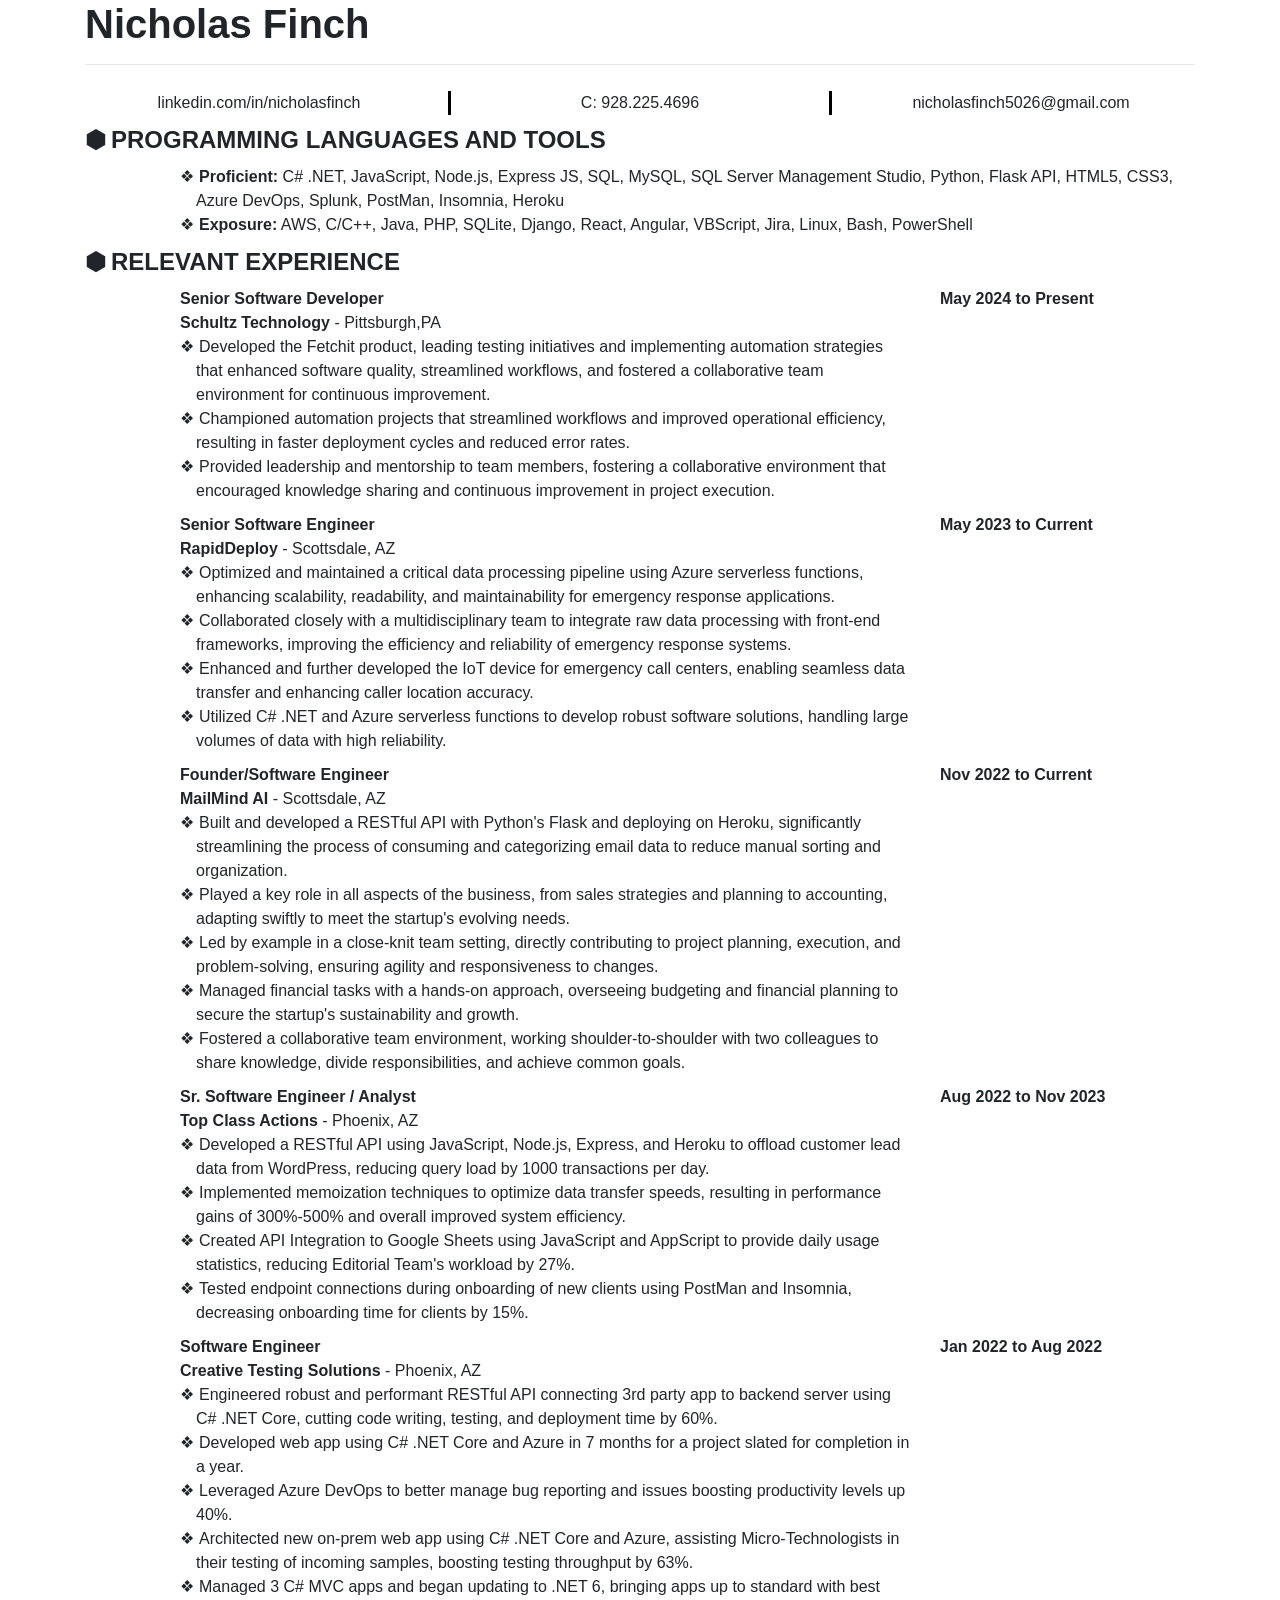
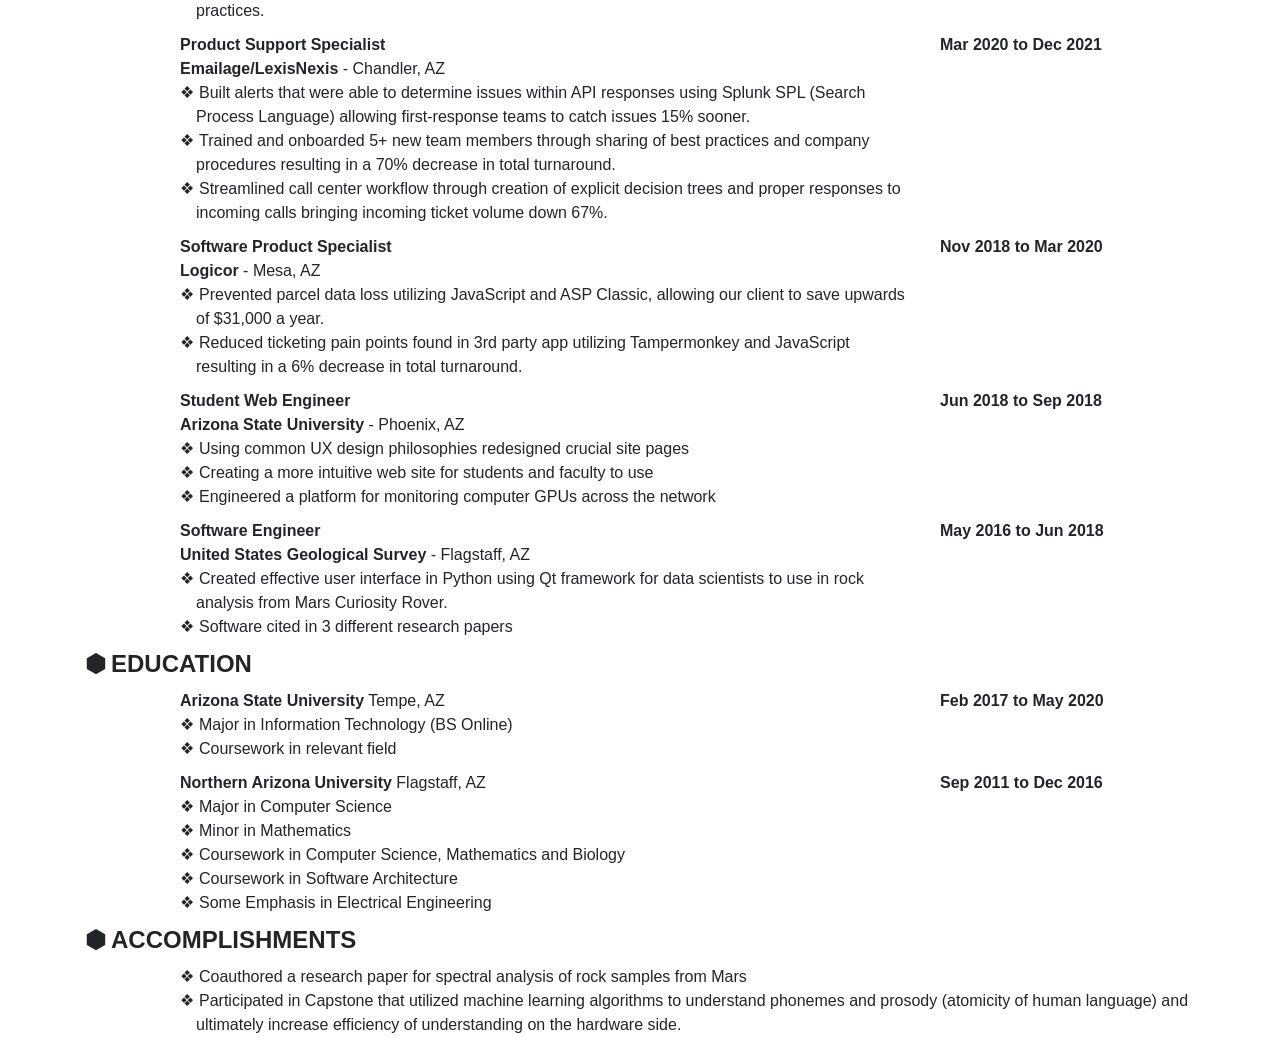
==== index.html @ 1d51e6f1 "Add Senior Software Developer experience and refine existing entries in index.html" ====
<!doctype html>
<html lang="en">

<head>
    <!-- Required meta tags -->
    <meta charset="utf-8">
    <meta name="viewport" content="width=device-width, initial-scale=1, shrink-to-fit=no">

    <!-- Bootstrap CSS -->
    <link rel="stylesheet" href="https://stackpath.bootstrapcdn.com/bootstrap/4.1.3/css/bootstrap.min.css"
        integrity="sha384-MCw98/SFnGE8fJT3GXwEOngsV7Zt27NXFoaoApmYm81iuXoPkFOJwJ8ERdknLPMO" crossorigin="anonymous">
    <link rel="stylesheet" href="https://use.fontawesome.com/releases/v5.2.0/css/all.css"
        integrity="sha384-hWVjflwFxL6sNzntih27bfxkr27PmbbK/iSvJ+a4+0owXq79v+lsFkW54bOGbiDQ" crossorigin="anonymous">
    <title>Koala-fications</title>
    <style>
        .center {
            text-align: center;
        }

        .side-borders {
            border-left: 3px solid black;
            border-right: 3px solid black;
        }

        h1 {
            font-weight: bold;
        }

        h2,
        h3,
        h4,
        h5 {
            font-weight: bold;
            margin-top: 1%;
            margin-bottom: 0%;
        }

        h4:before {
            content: "⬢";
            padding-right: 5px;
        }

        li {
            list-style: none;
            padding-left: 1em;
            text-indent: -1em;
        }

        li:before {
            content: "❖";
            padding-right: 5px;
        }

        .row {
            padding-top: 10px;
        }
    </style>
</head>

<body>
    <div class="container">
        <h1>Nicholas Finch</h1>
        <hr>
        <div class="row">
            <div class="col center">linkedin.com/in/nicholasfinch</div>
            <div class="col side-borders center">C: 928.225.4696</div>
            <div class="col center">nicholasfinch5026@gmail.com</div>
        </div>
        <h4>PROGRAMMING LANGUAGES AND TOOLS</h4>
        <div class="row">
            <div class="col-1"></div>
            <div class="col">
                <li><strong>Proficient:</strong> C# .NET, JavaScript, Node.js, Express JS, SQL, MySQL, SQL Server
                    Management Studio,
                    Python, Flask API, HTML5, CSS3, Azure DevOps, Splunk, PostMan, Insomnia, Heroku</li>
                <li><strong>Exposure:</strong> AWS, C/C++, Java, PHP, SQLite, Django, React, Angular, VBScript, Jira,
                    Linux,
                    Bash, PowerShell</li>
            </div>
        </div>
        <h4>RELEVANT EXPERIENCE</h4>

        <div class="row">
            <div class="col-1"></div>
            <div class="col">
                <strong>Senior Software Developer</strong><br>
                <strong>Schultz Technology</strong> - Pittsburgh,PA
                <li>Developed the Fetchit product, leading testing initiatives and implementing automation strategies
                    that enhanced software quality, streamlined workflows, and fostered a collaborative team environment
                    for continuous improvement.</li>
                <li>Championed automation projects that streamlined workflows and improved operational efficiency,
                    resulting in faster deployment cycles and reduced error rates.</li>
                <li>Provided leadership and mentorship to team members, fostering a collaborative environment that
                    encouraged knowledge sharing and continuous improvement in project execution.</li>

            </div>
            <div class="col-3">
                <strong>May 2024 to Present</strong>
            </div>
        </div>

        <div class="row">
            <div class="col-1"></div>
            <div class="col">
                <strong>Senior Software Engineer</strong><br>
                <strong>RapidDeploy</strong> - Scottsdale, AZ
                <li>Optimized and maintained a critical data processing pipeline using Azure serverless functions,
                    enhancing scalability, readability, and maintainability for emergency response applications.</li>
                <li>Collaborated closely with a multidisciplinary team to integrate raw data processing with front-end
                    frameworks, improving the efficiency and reliability of emergency response systems.</li>
                <li>Enhanced and further developed the IoT device for emergency call centers, enabling seamless data
                    transfer and enhancing caller location accuracy.</li>
                <li>Utilized C# .NET and Azure serverless functions to develop robust software solutions, handling large
                    volumes of data with high reliability.</li>

            </div>
            <div class="col-3">
                <strong>May 2023 to Current</strong>
            </div>
        </div>

        <div class="row">
            <div class="col-1"></div>
            <div class="col">
                <strong>Founder/Software Engineer</strong><br>
                <strong>MailMind AI</strong> - Scottsdale, AZ
                <li>Built and developed a RESTful API with Python's Flask and deploying on Heroku,
                    significantly streamlining the process of consuming and categorizing email data to reduce manual
                    sorting and organization.</li>
                <li>Played a key role in all aspects of the business, from sales strategies and planning to accounting,
                    adapting swiftly to meet the startup's evolving needs.</li>
                <li>Led by example in a close-knit team setting, directly contributing to project planning, execution,
                    and problem-solving, ensuring agility and responsiveness to changes.</li>
                <li>Managed financial tasks with a hands-on approach, overseeing budgeting and financial planning to
                    secure the startup's sustainability and growth.</li>
                <li>Fostered a collaborative team environment, working shoulder-to-shoulder with two colleagues to share
                    knowledge, divide responsibilities, and achieve common goals.</li>

            </div>
            <div class="col-3">
                <strong>Nov 2022 to Current</strong>
            </div>
        </div>

        <div class="row">
            <div class="col-1"></div>
            <div class="col">
                <strong>Sr. Software Engineer / Analyst</strong><br>
                <strong>Top Class Actions</strong> - Phoenix, AZ
                <li>Developed a RESTful API using JavaScript, Node.js, Express, and Heroku to offload customer lead data from WordPress, reducing query load by 1000 transactions per day.</li>
                <li>Implemented memoization techniques to optimize data transfer speeds, resulting in performance gains of 300%-500% and overall improved system efficiency.</li>
                <li>Created API Integration to Google Sheets using JavaScript and AppScript to provide daily usage statistics, reducing Editorial Team's workload by 27%.</li>
                <li>Tested endpoint connections during onboarding of new clients using PostMan and Insomnia, decreasing onboarding time for clients by 15%.</li>            </div>
            <div class="col-3">
                <strong>Aug 2022 to Nov 2023</strong>
            </div>
        </div>

        <div class="row">
            <div class="col-1"></div>
            <div class="col">
                <strong>Software Engineer</strong><br>
                <strong>Creative Testing Solutions</strong> - Phoenix, AZ
                <li>Engineered robust and performant RESTful API connecting 3rd party app to backend server using C#
                    .NET Core, cutting code writing, testing, and deployment time by 60%.</li>
                <li>Developed web app using C# .NET Core and Azure in 7 months for a project slated for completion in a
                    year.</li>
                <li>Leveraged Azure DevOps to better manage bug reporting and issues boosting productivity levels up
                    40%.</li>
                <li>Architected new on-prem web app using C# .NET Core and Azure, assisting Micro-Technologists in their
                    testing of incoming samples, boosting testing throughput by 63%.</li>
                <li>Managed 3 C# MVC apps and began updating to .NET 6, bringing apps up to standard with best
                    practices. </li>

            </div>
            <div class="col-3">
                <strong>Jan 2022 to Aug 2022</strong>
            </div>
        </div>

        <div class="row">
            <div class="col-1"></div>
            <div class="col">
                <strong>Product Support Specialist</strong><br>
                <strong>Emailage/LexisNexis</strong> - Chandler, AZ
                <li>Built alerts that were able to determine issues within API responses using Splunk SPL (Search
                    Process Language) allowing first-response teams to catch issues 15% sooner.</li>
                <li>Trained and onboarded 5+ new team members through sharing of best practices and company procedures
                    resulting in a 70% decrease in total turnaround.</li>
                <li>Streamlined call center workflow through creation of explicit decision trees and proper responses to
                    incoming calls bringing incoming ticket volume down 67%. </li>
            </div>
            <div class="col-3">
                <strong>Mar 2020 to Dec 2021</strong>
            </div>

        </div>

        <div class="row">
            <div class="col-1"></div>
            <div class="col">
                <strong>Software Product Specialist</strong><br>
                <strong>Logicor</strong> - Mesa, AZ
                <li>Prevented parcel data loss utilizing JavaScript and ASP Classic, allowing our client to save
                    upwards of $31,000 a year.</li>
                <li>Reduced ticketing pain points found in 3rd party app utilizing Tampermonkey and JavaScript
                    resulting in a 6% decrease in total turnaround.</li>
            </div>
            <div class="col-3">
                <strong>Nov 2018 to Mar 2020</strong>
            </div>
        </div>

        <div class="row">
            <div class="col-1"></div>
            <div class="col">
                <strong>Student Web Engineer</strong><br>
                <strong>Arizona State University</strong> - Phoenix, AZ
                <li>Using common UX design philosophies redesigned crucial site pages</li>
                <li>Creating a more intuitive web site for students and faculty to use</li>
                <li>Engineered a platform for monitoring computer GPUs across the network</li>
            </div>
            <div class="col-3">
                <strong>Jun 2018 to Sep 2018</strong>
            </div>
        </div>

        <div class="row">
            <div class="col-1"></div>
            <div class="col">
                <strong>Software Engineer</strong><br>
                <strong>United States Geological Survey</strong> - Flagstaff, AZ
                <li>Created effective user interface in Python using Qt framework for data scientists to use in rock
                    analysis from Mars Curiosity Rover.
                </li>
                <li>Software cited in 3 different research papers</li>
            </div>
            <div class="col-3">
                <strong>May 2016 to Jun 2018</strong>
            </div>
        </div>

        <h4>EDUCATION</h4>
        <div class="row">
            <div class="col-1"></div>
            <div class="col">
                <strong>Arizona State University</strong> Tempe, AZ<br>
                <li>Major in Information Technology (BS Online)</li>
                <li>Coursework in relevant field</li>
            </div>
            <div class="col-3">
                <strong>Feb 2017 to May 2020</strong>
            </div>
        </div>

        <div class="row">
            <div class="col-1"></div>
            <div class="col">
                <strong>Northern Arizona University </strong> Flagstaff, AZ<br>
                <li>Major in Computer Science</li>
                <li>Minor in Mathematics</li>
                <li>Coursework in Computer Science, Mathematics and Biology</li>
                <li>Coursework in Software Architecture</li>
                <li>Some Emphasis in Electrical Engineering</li>
            </div>
            <div class="col-3">
                <strong>Sep 2011 to Dec 2016</strong>
            </div>
        </div>

        <h4>ACCOMPLISHMENTS</h4>
        <div class="row">
            <div class="col-1"></div>
            <div class="col">
                <li>Coauthored a research paper for spectral analysis of rock samples from Mars</li>
                <li>Participated in Capstone that utilized machine learning algorithms to understand phonemes and
                    prosody (atomicity of human language) and ultimately increase efficiency of understanding on the
                    hardware side.
                </li>
            </div>
        </div>
    </div>
</body>

</html>
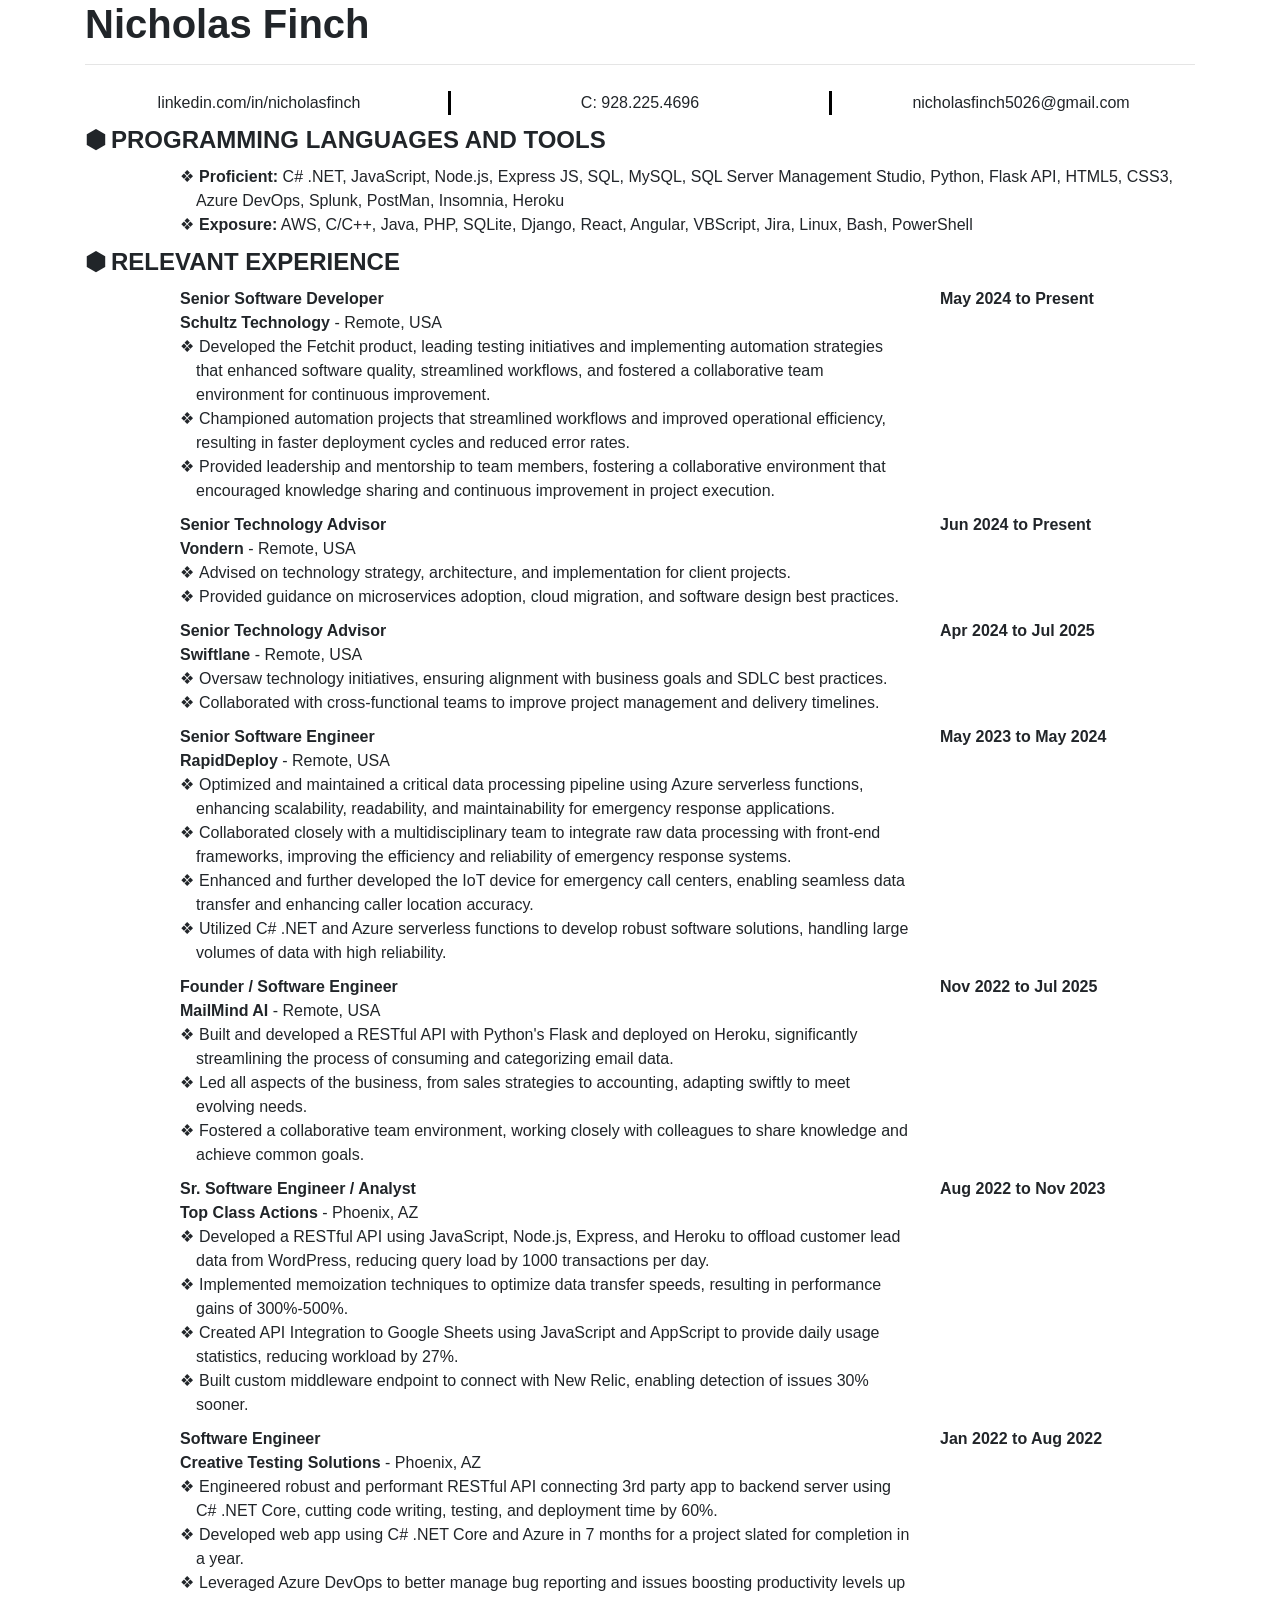
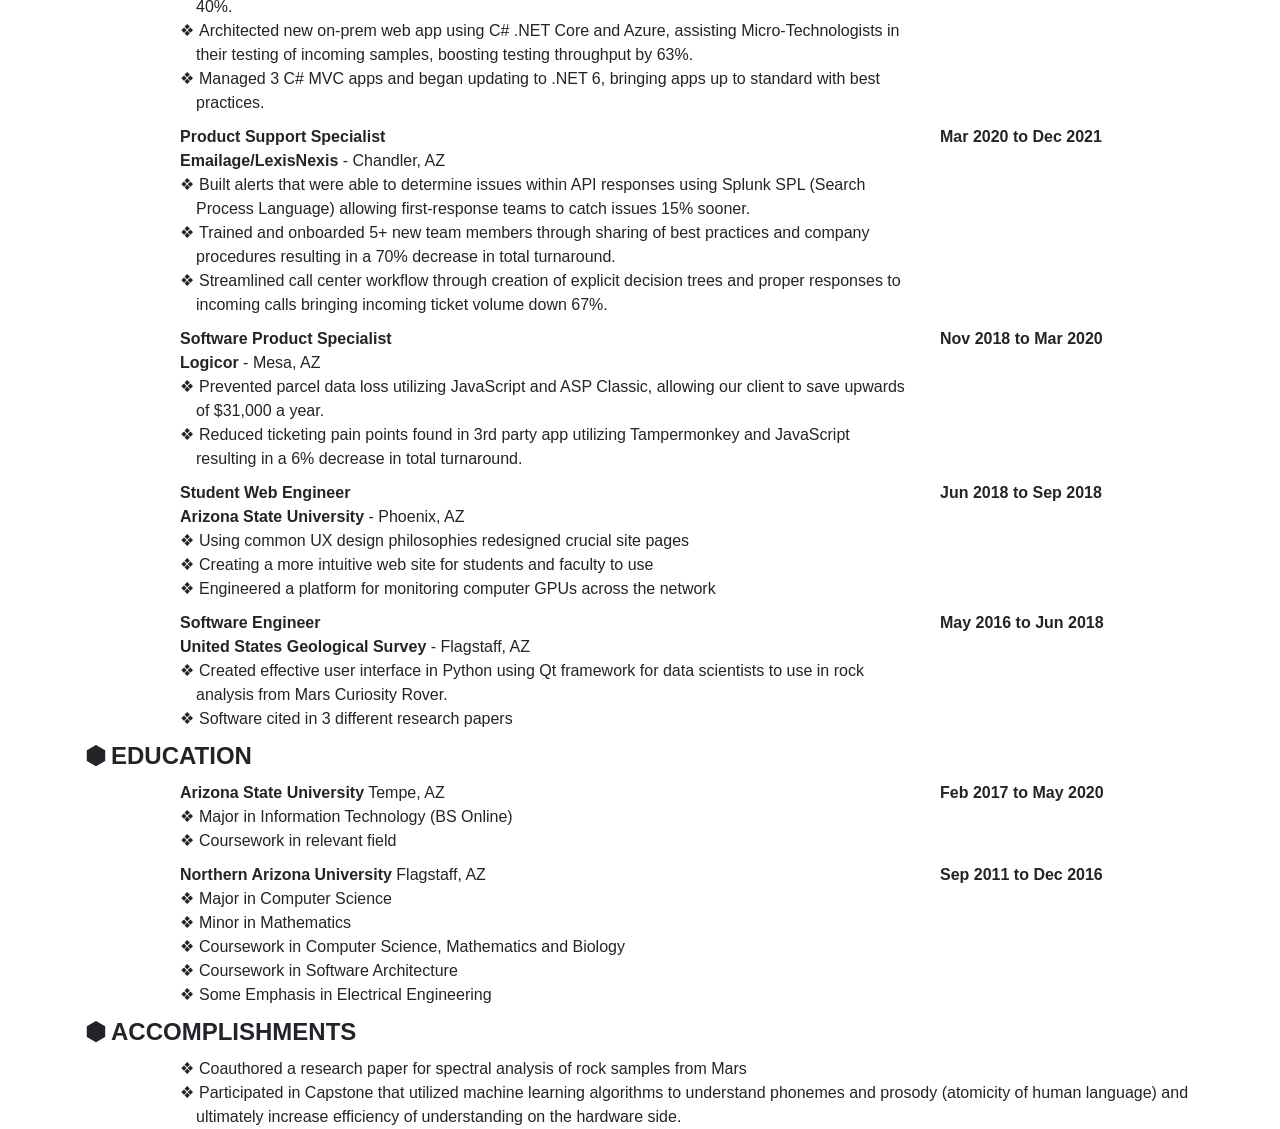
==== commit a55c72f2: "Update job experience section in index.html to reflect remote work locations and add new roles" ====
--- a/index.html
+++ b/index.html
@@ -84,7 +84,7 @@
             <div class="col-1"></div>
             <div class="col">
                 <strong>Senior Software Developer</strong><br>
-                <strong>Schultz Technology</strong> - Pittsburgh,PA
+                <strong>Schultz Technology</strong> - Remote, USA
                 <li>Developed the Fetchit product, leading testing initiatives and implementing automation strategies
                     that enhanced software quality, streamlined workflows, and fostered a collaborative team environment
                     for continuous improvement.</li>
@@ -92,7 +92,6 @@
                     resulting in faster deployment cycles and reduced error rates.</li>
                 <li>Provided leadership and mentorship to team members, fostering a collaborative environment that
                     encouraged knowledge sharing and continuous improvement in project execution.</li>
-
             </div>
             <div class="col-3">
                 <strong>May 2024 to Present</strong>
@@ -102,8 +101,34 @@
         <div class="row">
             <div class="col-1"></div>
             <div class="col">
+                <strong>Senior Technology Advisor</strong><br>
+                <strong>Vondern</strong> - Remote, USA
+                <li>Advised on technology strategy, architecture, and implementation for client projects.</li>
+                <li>Provided guidance on microservices adoption, cloud migration, and software design best practices.</li>
+            </div>
+            <div class="col-3">
+                <strong>Jun 2024 to Present</strong>
+            </div>
+        </div>
+
+        <div class="row">
+            <div class="col-1"></div>
+            <div class="col">
+                <strong>Senior Technology Advisor</strong><br>
+                <strong>Swiftlane</strong> - Remote, USA
+                <li>Oversaw technology initiatives, ensuring alignment with business goals and SDLC best practices.</li>
+                <li>Collaborated with cross-functional teams to improve project management and delivery timelines.</li>
+            </div>
+            <div class="col-3">
+                <strong>Apr 2024 to Jul 2025</strong>
+            </div>
+        </div>
+
+        <div class="row">
+            <div class="col-1"></div>
+            <div class="col">
                 <strong>Senior Software Engineer</strong><br>
-                <strong>RapidDeploy</strong> - Scottsdale, AZ
+                <strong>RapidDeploy</strong> - Remote, USA
                 <li>Optimized and maintained a critical data processing pipeline using Azure serverless functions,
                     enhancing scalability, readability, and maintainability for emergency response applications.</li>
                 <li>Collaborated closely with a multidisciplinary team to integrate raw data processing with front-end
@@ -112,33 +137,26 @@
                     transfer and enhancing caller location accuracy.</li>
                 <li>Utilized C# .NET and Azure serverless functions to develop robust software solutions, handling large
                     volumes of data with high reliability.</li>
-
-            </div>
-            <div class="col-3">
-                <strong>May 2023 to Current</strong>
-            </div>
-        </div>
-
-        <div class="row">
-            <div class="col-1"></div>
-            <div class="col">
-                <strong>Founder/Software Engineer</strong><br>
-                <strong>MailMind AI</strong> - Scottsdale, AZ
-                <li>Built and developed a RESTful API with Python's Flask and deploying on Heroku,
-                    significantly streamlining the process of consuming and categorizing email data to reduce manual
-                    sorting and organization.</li>
-                <li>Played a key role in all aspects of the business, from sales strategies and planning to accounting,
-                    adapting swiftly to meet the startup's evolving needs.</li>
-                <li>Led by example in a close-knit team setting, directly contributing to project planning, execution,
-                    and problem-solving, ensuring agility and responsiveness to changes.</li>
-                <li>Managed financial tasks with a hands-on approach, overseeing budgeting and financial planning to
-                    secure the startup's sustainability and growth.</li>
-                <li>Fostered a collaborative team environment, working shoulder-to-shoulder with two colleagues to share
-                    knowledge, divide responsibilities, and achieve common goals.</li>
-
-            </div>
-            <div class="col-3">
-                <strong>Nov 2022 to Current</strong>
+            </div>
+            <div class="col-3">
+                <strong>May 2023 to May 2024</strong>
+            </div>
+        </div>
+
+        <div class="row">
+            <div class="col-1"></div>
+            <div class="col">
+                <strong>Founder / Software Engineer</strong><br>
+                <strong>MailMind AI</strong> - Remote, USA
+                <li>Built and developed a RESTful API with Python's Flask and deployed on Heroku,
+                    significantly streamlining the process of consuming and categorizing email data.</li>
+                <li>Led all aspects of the business, from sales strategies to accounting, adapting swiftly to meet
+                    evolving needs.</li>
+                <li>Fostered a collaborative team environment, working closely with colleagues to share knowledge and
+                    achieve common goals.</li>
+            </div>
+            <div class="col-3">
+                <strong>Nov 2022 to Jul 2025</strong>
             </div>
         </div>
 
@@ -147,10 +165,14 @@
             <div class="col">
                 <strong>Sr. Software Engineer / Analyst</strong><br>
                 <strong>Top Class Actions</strong> - Phoenix, AZ
-                <li>Developed a RESTful API using JavaScript, Node.js, Express, and Heroku to offload customer lead data from WordPress, reducing query load by 1000 transactions per day.</li>
-                <li>Implemented memoization techniques to optimize data transfer speeds, resulting in performance gains of 300%-500% and overall improved system efficiency.</li>
-                <li>Created API Integration to Google Sheets using JavaScript and AppScript to provide daily usage statistics, reducing Editorial Team's workload by 27%.</li>
-                <li>Tested endpoint connections during onboarding of new clients using PostMan and Insomnia, decreasing onboarding time for clients by 15%.</li>            </div>
+                <li>Developed a RESTful API using JavaScript, Node.js, Express, and Heroku to offload customer lead data
+                    from WordPress, reducing query load by 1000 transactions per day.</li>
+                <li>Implemented memoization techniques to optimize data transfer speeds, resulting in performance gains
+                    of 300%-500%.</li>
+                <li>Created API Integration to Google Sheets using JavaScript and AppScript to provide daily usage
+                    statistics, reducing workload by 27%.</li>
+                <li>Built custom middleware endpoint to connect with New Relic, enabling detection of issues 30% sooner.</li>
+            </div>
             <div class="col-3">
                 <strong>Aug 2022 to Nov 2023</strong>
             </div>
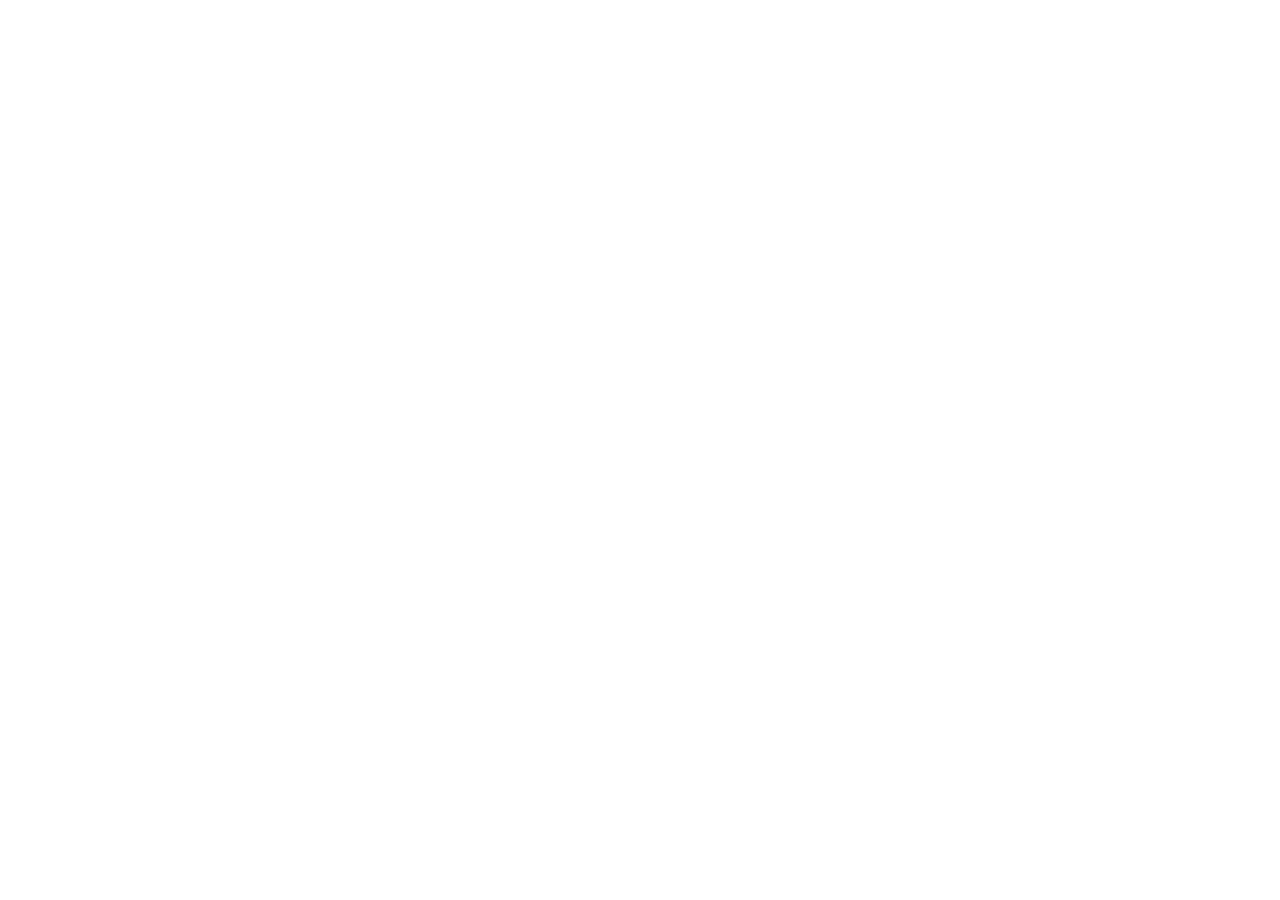
==== commit a6133a48: "Replace sample pages with MyResume and update layout Removed Counter and Weather sample pages and th" ====
--- a/index.html
+++ b/index.html
@@ -11,297 +11,5 @@
         integrity="sha384-MCw98/SFnGE8fJT3GXwEOngsV7Zt27NXFoaoApmYm81iuXoPkFOJwJ8ERdknLPMO" crossorigin="anonymous">
     <link rel="stylesheet" href="https://use.fontawesome.com/releases/v5.2.0/css/all.css"
         integrity="sha384-hWVjflwFxL6sNzntih27bfxkr27PmbbK/iSvJ+a4+0owXq79v+lsFkW54bOGbiDQ" crossorigin="anonymous">
-    <title>Koala-fications</title>
-    <style>
-        .center {
-            text-align: center;
-        }
-
-        .side-borders {
-            border-left: 3px solid black;
-            border-right: 3px solid black;
-        }
-
-        h1 {
-            font-weight: bold;
-        }
-
-        h2,
-        h3,
-        h4,
-        h5 {
-            font-weight: bold;
-            margin-top: 1%;
-            margin-bottom: 0%;
-        }
-
-        h4:before {
-            content: "⬢";
-            padding-right: 5px;
-        }
-
-        li {
-            list-style: none;
-            padding-left: 1em;
-            text-indent: -1em;
-        }
-
-        li:before {
-            content: "❖";
-            padding-right: 5px;
-        }
-
-        .row {
-            padding-top: 10px;
-        }
-    </style>
-</head>
-
-<body>
-    <div class="container">
-        <h1>Nicholas Finch</h1>
-        <hr>
-        <div class="row">
-            <div class="col center">linkedin.com/in/nicholasfinch</div>
-            <div class="col side-borders center">C: 928.225.4696</div>
-            <div class="col center">nicholasfinch5026@gmail.com</div>
-        </div>
-        <h4>PROGRAMMING LANGUAGES AND TOOLS</h4>
-        <div class="row">
-            <div class="col-1"></div>
-            <div class="col">
-                <li><strong>Proficient:</strong> C# .NET, JavaScript, Node.js, Express JS, SQL, MySQL, SQL Server
-                    Management Studio,
-                    Python, Flask API, HTML5, CSS3, Azure DevOps, Splunk, PostMan, Insomnia, Heroku</li>
-                <li><strong>Exposure:</strong> AWS, C/C++, Java, PHP, SQLite, Django, React, Angular, VBScript, Jira,
-                    Linux,
-                    Bash, PowerShell</li>
-            </div>
-        </div>
-        <h4>RELEVANT EXPERIENCE</h4>
-
-        <div class="row">
-            <div class="col-1"></div>
-            <div class="col">
-                <strong>Senior Software Developer</strong><br>
-                <strong>Schultz Technology</strong> - Remote, USA
-                <li>Developed the Fetchit product, leading testing initiatives and implementing automation strategies
-                    that enhanced software quality, streamlined workflows, and fostered a collaborative team environment
-                    for continuous improvement.</li>
-                <li>Championed automation projects that streamlined workflows and improved operational efficiency,
-                    resulting in faster deployment cycles and reduced error rates.</li>
-                <li>Provided leadership and mentorship to team members, fostering a collaborative environment that
-                    encouraged knowledge sharing and continuous improvement in project execution.</li>
-            </div>
-            <div class="col-3">
-                <strong>May 2024 to Present</strong>
-            </div>
-        </div>
-
-        <div class="row">
-            <div class="col-1"></div>
-            <div class="col">
-                <strong>Senior Technology Advisor</strong><br>
-                <strong>Vondern</strong> - Remote, USA
-                <li>Advised on technology strategy, architecture, and implementation for client projects.</li>
-                <li>Provided guidance on microservices adoption, cloud migration, and software design best practices.</li>
-            </div>
-            <div class="col-3">
-                <strong>Jun 2024 to Present</strong>
-            </div>
-        </div>
-
-        <div class="row">
-            <div class="col-1"></div>
-            <div class="col">
-                <strong>Senior Technology Advisor</strong><br>
-                <strong>Swiftlane</strong> - Remote, USA
-                <li>Oversaw technology initiatives, ensuring alignment with business goals and SDLC best practices.</li>
-                <li>Collaborated with cross-functional teams to improve project management and delivery timelines.</li>
-            </div>
-            <div class="col-3">
-                <strong>Apr 2024 to Jul 2025</strong>
-            </div>
-        </div>
-
-        <div class="row">
-            <div class="col-1"></div>
-            <div class="col">
-                <strong>Senior Software Engineer</strong><br>
-                <strong>RapidDeploy</strong> - Remote, USA
-                <li>Optimized and maintained a critical data processing pipeline using Azure serverless functions,
-                    enhancing scalability, readability, and maintainability for emergency response applications.</li>
-                <li>Collaborated closely with a multidisciplinary team to integrate raw data processing with front-end
-                    frameworks, improving the efficiency and reliability of emergency response systems.</li>
-                <li>Enhanced and further developed the IoT device for emergency call centers, enabling seamless data
-                    transfer and enhancing caller location accuracy.</li>
-                <li>Utilized C# .NET and Azure serverless functions to develop robust software solutions, handling large
-                    volumes of data with high reliability.</li>
-            </div>
-            <div class="col-3">
-                <strong>May 2023 to May 2024</strong>
-            </div>
-        </div>
-
-        <div class="row">
-            <div class="col-1"></div>
-            <div class="col">
-                <strong>Founder / Software Engineer</strong><br>
-                <strong>MailMind AI</strong> - Remote, USA
-                <li>Built and developed a RESTful API with Python's Flask and deployed on Heroku,
-                    significantly streamlining the process of consuming and categorizing email data.</li>
-                <li>Led all aspects of the business, from sales strategies to accounting, adapting swiftly to meet
-                    evolving needs.</li>
-                <li>Fostered a collaborative team environment, working closely with colleagues to share knowledge and
-                    achieve common goals.</li>
-            </div>
-            <div class="col-3">
-                <strong>Nov 2022 to Jul 2025</strong>
-            </div>
-        </div>
-
-        <div class="row">
-            <div class="col-1"></div>
-            <div class="col">
-                <strong>Sr. Software Engineer / Analyst</strong><br>
-                <strong>Top Class Actions</strong> - Phoenix, AZ
-                <li>Developed a RESTful API using JavaScript, Node.js, Express, and Heroku to offload customer lead data
-                    from WordPress, reducing query load by 1000 transactions per day.</li>
-                <li>Implemented memoization techniques to optimize data transfer speeds, resulting in performance gains
-                    of 300%-500%.</li>
-                <li>Created API Integration to Google Sheets using JavaScript and AppScript to provide daily usage
-                    statistics, reducing workload by 27%.</li>
-                <li>Built custom middleware endpoint to connect with New Relic, enabling detection of issues 30% sooner.</li>
-            </div>
-            <div class="col-3">
-                <strong>Aug 2022 to Nov 2023</strong>
-            </div>
-        </div>
-
-        <div class="row">
-            <div class="col-1"></div>
-            <div class="col">
-                <strong>Software Engineer</strong><br>
-                <strong>Creative Testing Solutions</strong> - Phoenix, AZ
-                <li>Engineered robust and performant RESTful API connecting 3rd party app to backend server using C#
-                    .NET Core, cutting code writing, testing, and deployment time by 60%.</li>
-                <li>Developed web app using C# .NET Core and Azure in 7 months for a project slated for completion in a
-                    year.</li>
-                <li>Leveraged Azure DevOps to better manage bug reporting and issues boosting productivity levels up
-                    40%.</li>
-                <li>Architected new on-prem web app using C# .NET Core and Azure, assisting Micro-Technologists in their
-                    testing of incoming samples, boosting testing throughput by 63%.</li>
-                <li>Managed 3 C# MVC apps and began updating to .NET 6, bringing apps up to standard with best
-                    practices. </li>
-
-            </div>
-            <div class="col-3">
-                <strong>Jan 2022 to Aug 2022</strong>
-            </div>
-        </div>
-
-        <div class="row">
-            <div class="col-1"></div>
-            <div class="col">
-                <strong>Product Support Specialist</strong><br>
-                <strong>Emailage/LexisNexis</strong> - Chandler, AZ
-                <li>Built alerts that were able to determine issues within API responses using Splunk SPL (Search
-                    Process Language) allowing first-response teams to catch issues 15% sooner.</li>
-                <li>Trained and onboarded 5+ new team members through sharing of best practices and company procedures
-                    resulting in a 70% decrease in total turnaround.</li>
-                <li>Streamlined call center workflow through creation of explicit decision trees and proper responses to
-                    incoming calls bringing incoming ticket volume down 67%. </li>
-            </div>
-            <div class="col-3">
-                <strong>Mar 2020 to Dec 2021</strong>
-            </div>
-
-        </div>
-
-        <div class="row">
-            <div class="col-1"></div>
-            <div class="col">
-                <strong>Software Product Specialist</strong><br>
-                <strong>Logicor</strong> - Mesa, AZ
-                <li>Prevented parcel data loss utilizing JavaScript and ASP Classic, allowing our client to save
-                    upwards of $31,000 a year.</li>
-                <li>Reduced ticketing pain points found in 3rd party app utilizing Tampermonkey and JavaScript
-                    resulting in a 6% decrease in total turnaround.</li>
-            </div>
-            <div class="col-3">
-                <strong>Nov 2018 to Mar 2020</strong>
-            </div>
-        </div>
-
-        <div class="row">
-            <div class="col-1"></div>
-            <div class="col">
-                <strong>Student Web Engineer</strong><br>
-                <strong>Arizona State University</strong> - Phoenix, AZ
-                <li>Using common UX design philosophies redesigned crucial site pages</li>
-                <li>Creating a more intuitive web site for students and faculty to use</li>
-                <li>Engineered a platform for monitoring computer GPUs across the network</li>
-            </div>
-            <div class="col-3">
-                <strong>Jun 2018 to Sep 2018</strong>
-            </div>
-        </div>
-
-        <div class="row">
-            <div class="col-1"></div>
-            <div class="col">
-                <strong>Software Engineer</strong><br>
-                <strong>United States Geological Survey</strong> - Flagstaff, AZ
-                <li>Created effective user interface in Python using Qt framework for data scientists to use in rock
-                    analysis from Mars Curiosity Rover.
-                </li>
-                <li>Software cited in 3 different research papers</li>
-            </div>
-            <div class="col-3">
-                <strong>May 2016 to Jun 2018</strong>
-            </div>
-        </div>
-
-        <h4>EDUCATION</h4>
-        <div class="row">
-            <div class="col-1"></div>
-            <div class="col">
-                <strong>Arizona State University</strong> Tempe, AZ<br>
-                <li>Major in Information Technology (BS Online)</li>
-                <li>Coursework in relevant field</li>
-            </div>
-            <div class="col-3">
-                <strong>Feb 2017 to May 2020</strong>
-            </div>
-        </div>
-
-        <div class="row">
-            <div class="col-1"></div>
-            <div class="col">
-                <strong>Northern Arizona University </strong> Flagstaff, AZ<br>
-                <li>Major in Computer Science</li>
-                <li>Minor in Mathematics</li>
-                <li>Coursework in Computer Science, Mathematics and Biology</li>
-                <li>Coursework in Software Architecture</li>
-                <li>Some Emphasis in Electrical Engineering</li>
-            </div>
-            <div class="col-3">
-                <strong>Sep 2011 to Dec 2016</strong>
-            </div>
-        </div>
-
-        <h4>ACCOMPLISHMENTS</h4>
-        <div class="row">
-            <div class="col-1"></div>
-            <div class="col">
-                <li>Coauthored a research paper for spectral analysis of rock samples from Mars</li>
-                <li>Participated in Capstone that utilized machine learning algorithms to understand phonemes and
-                    prosody (atomicity of human language) and ultimately increase efficiency of understanding on the
-                    hardware side.
-                </li>
-            </div>
-        </div>
-    </div>
-</body>
 
 </html>
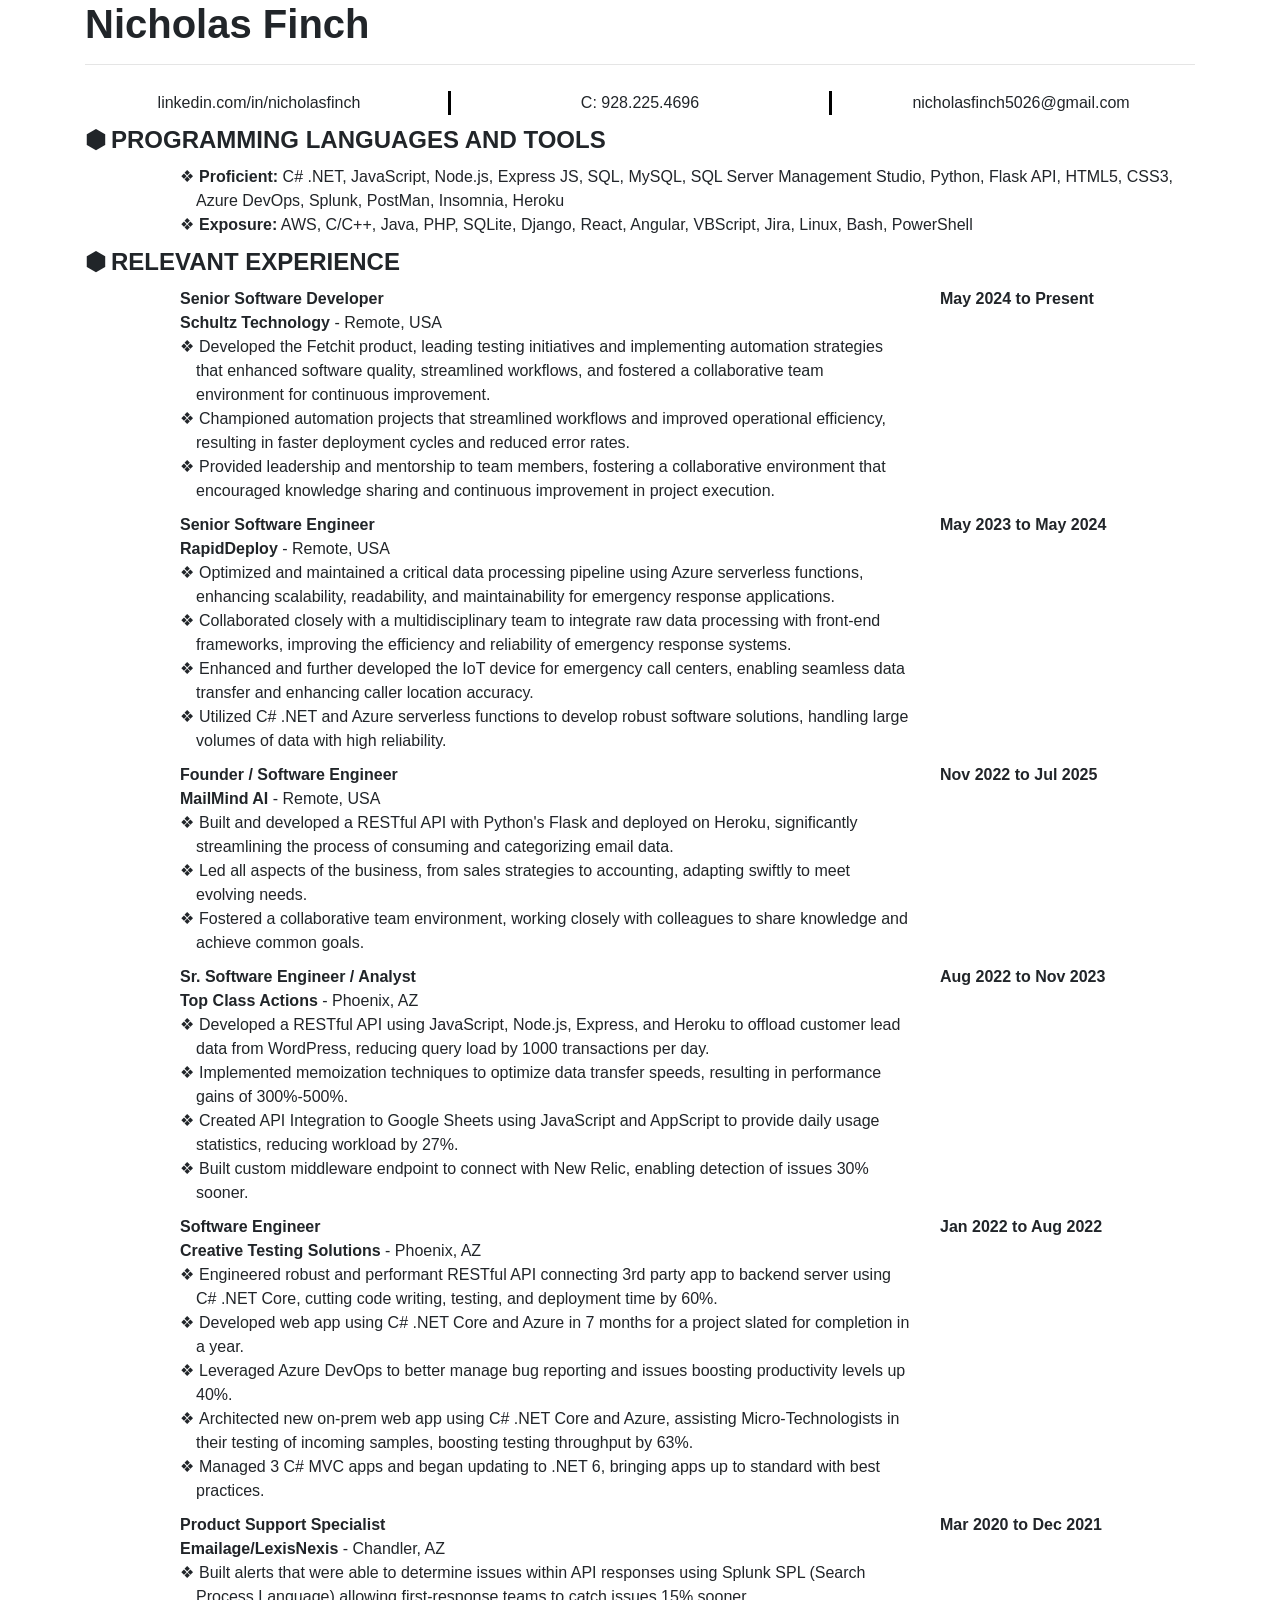
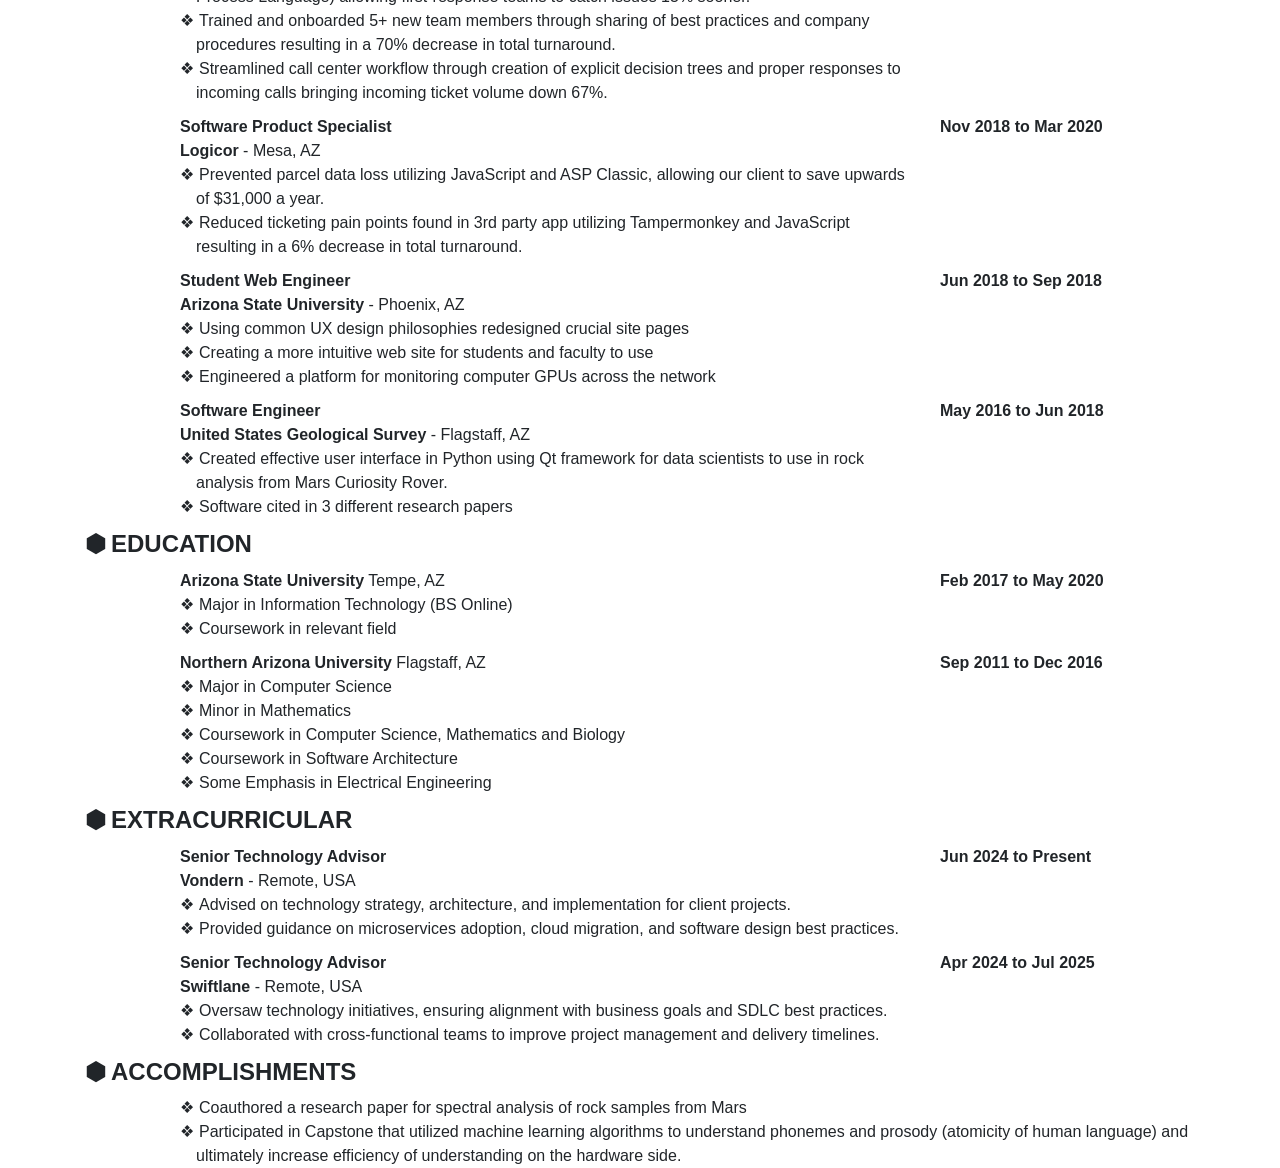
==== commit d72e95c0: "Moving Technology Advisor Roles The Advisor roles would be considered fun items. They are interestin" ====
--- a/index.html
+++ b/index.html
@@ -11,5 +11,297 @@
         integrity="sha384-MCw98/SFnGE8fJT3GXwEOngsV7Zt27NXFoaoApmYm81iuXoPkFOJwJ8ERdknLPMO" crossorigin="anonymous">
     <link rel="stylesheet" href="https://use.fontawesome.com/releases/v5.2.0/css/all.css"
         integrity="sha384-hWVjflwFxL6sNzntih27bfxkr27PmbbK/iSvJ+a4+0owXq79v+lsFkW54bOGbiDQ" crossorigin="anonymous">
-
-</html>+    <title>Koala-fications</title>
+    <style>
+        .center {
+            text-align: center;
+        }
+
+        .side-borders {
+            border-left: 3px solid black;
+            border-right: 3px solid black;
+        }
+
+        h1 {
+            font-weight: bold;
+        }
+
+        h2,
+        h3,
+        h4,
+        h5 {
+            font-weight: bold;
+            margin-top: 1%;
+            margin-bottom: 0%;
+        }
+
+        h4:before {
+            content: "⬢";
+            padding-right: 5px;
+        }
+
+        li {
+            list-style: none;
+            padding-left: 1em;
+            text-indent: -1em;
+        }
+
+        li:before {
+            content: "❖";
+            padding-right: 5px;
+        }
+
+        .row {
+            padding-top: 10px;
+        }
+    </style>
+</head>
+
+<body>
+    <div class="container">
+        <h1>Nicholas Finch</h1>
+        <hr>
+        <div class="row">
+            <div class="col center">linkedin.com/in/nicholasfinch</div>
+            <div class="col side-borders center">C: 928.225.4696</div>
+            <div class="col center">nicholasfinch5026@gmail.com</div>
+        </div>
+        <h4>PROGRAMMING LANGUAGES AND TOOLS</h4>
+        <div class="row">
+            <div class="col-1"></div>
+            <div class="col">
+                <li><strong>Proficient:</strong> C# .NET, JavaScript, Node.js, Express JS, SQL, MySQL, SQL Server
+                    Management Studio,
+                    Python, Flask API, HTML5, CSS3, Azure DevOps, Splunk, PostMan, Insomnia, Heroku</li>
+                <li><strong>Exposure:</strong> AWS, C/C++, Java, PHP, SQLite, Django, React, Angular, VBScript, Jira,
+                    Linux,
+                    Bash, PowerShell</li>
+            </div>
+        </div>
+        <h4>RELEVANT EXPERIENCE</h4>
+
+        <div class="row">
+            <div class="col-1"></div>
+            <div class="col">
+                <strong>Senior Software Developer</strong><br>
+                <strong>Schultz Technology</strong> - Remote, USA
+                <li>Developed the Fetchit product, leading testing initiatives and implementing automation strategies
+                    that enhanced software quality, streamlined workflows, and fostered a collaborative team environment
+                    for continuous improvement.</li>
+                <li>Championed automation projects that streamlined workflows and improved operational efficiency,
+                    resulting in faster deployment cycles and reduced error rates.</li>
+                <li>Provided leadership and mentorship to team members, fostering a collaborative environment that
+                    encouraged knowledge sharing and continuous improvement in project execution.</li>
+            </div>
+            <div class="col-3">
+                <strong>May 2024 to Present</strong>
+            </div>
+        </div>
+
+        <div class="row">
+            <div class="col-1"></div>
+            <div class="col">
+                <strong>Senior Software Engineer</strong><br>
+                <strong>RapidDeploy</strong> - Remote, USA
+                <li>Optimized and maintained a critical data processing pipeline using Azure serverless functions,
+                    enhancing scalability, readability, and maintainability for emergency response applications.</li>
+                <li>Collaborated closely with a multidisciplinary team to integrate raw data processing with front-end
+                    frameworks, improving the efficiency and reliability of emergency response systems.</li>
+                <li>Enhanced and further developed the IoT device for emergency call centers, enabling seamless data
+                    transfer and enhancing caller location accuracy.</li>
+                <li>Utilized C# .NET and Azure serverless functions to develop robust software solutions, handling large
+                    volumes of data with high reliability.</li>
+            </div>
+            <div class="col-3">
+                <strong>May 2023 to May 2024</strong>
+            </div>
+        </div>
+
+        <div class="row">
+            <div class="col-1"></div>
+            <div class="col">
+                <strong>Founder / Software Engineer</strong><br>
+                <strong>MailMind AI</strong> - Remote, USA
+                <li>Built and developed a RESTful API with Python's Flask and deployed on Heroku,
+                    significantly streamlining the process of consuming and categorizing email data.</li>
+                <li>Led all aspects of the business, from sales strategies to accounting, adapting swiftly to meet
+                    evolving needs.</li>
+                <li>Fostered a collaborative team environment, working closely with colleagues to share knowledge and
+                    achieve common goals.</li>
+            </div>
+            <div class="col-3">
+                <strong>Nov 2022 to Jul 2025</strong>
+            </div>
+        </div>
+
+        <div class="row">
+            <div class="col-1"></div>
+            <div class="col">
+                <strong>Sr. Software Engineer / Analyst</strong><br>
+                <strong>Top Class Actions</strong> - Phoenix, AZ
+                <li>Developed a RESTful API using JavaScript, Node.js, Express, and Heroku to offload customer lead data
+                    from WordPress, reducing query load by 1000 transactions per day.</li>
+                <li>Implemented memoization techniques to optimize data transfer speeds, resulting in performance gains
+                    of 300%-500%.</li>
+                <li>Created API Integration to Google Sheets using JavaScript and AppScript to provide daily usage
+                    statistics, reducing workload by 27%.</li>
+                <li>Built custom middleware endpoint to connect with New Relic, enabling detection of issues 30% sooner.</li>
+            </div>
+            <div class="col-3">
+                <strong>Aug 2022 to Nov 2023</strong>
+            </div>
+        </div>
+
+        <div class="row">
+            <div class="col-1"></div>
+            <div class="col">
+                <strong>Software Engineer</strong><br>
+                <strong>Creative Testing Solutions</strong> - Phoenix, AZ
+                <li>Engineered robust and performant RESTful API connecting 3rd party app to backend server using C#
+                    .NET Core, cutting code writing, testing, and deployment time by 60%.</li>
+                <li>Developed web app using C# .NET Core and Azure in 7 months for a project slated for completion in a
+                    year.</li>
+                <li>Leveraged Azure DevOps to better manage bug reporting and issues boosting productivity levels up
+                    40%.</li>
+                <li>Architected new on-prem web app using C# .NET Core and Azure, assisting Micro-Technologists in their
+                    testing of incoming samples, boosting testing throughput by 63%.</li>
+                <li>Managed 3 C# MVC apps and began updating to .NET 6, bringing apps up to standard with best
+                    practices. </li>
+
+            </div>
+            <div class="col-3">
+                <strong>Jan 2022 to Aug 2022</strong>
+            </div>
+        </div>
+
+        <div class="row">
+            <div class="col-1"></div>
+            <div class="col">
+                <strong>Product Support Specialist</strong><br>
+                <strong>Emailage/LexisNexis</strong> - Chandler, AZ
+                <li>Built alerts that were able to determine issues within API responses using Splunk SPL (Search
+                    Process Language) allowing first-response teams to catch issues 15% sooner.</li>
+                <li>Trained and onboarded 5+ new team members through sharing of best practices and company procedures
+                    resulting in a 70% decrease in total turnaround.</li>
+                <li>Streamlined call center workflow through creation of explicit decision trees and proper responses to
+                    incoming calls bringing incoming ticket volume down 67%. </li>
+            </div>
+            <div class="col-3">
+                <strong>Mar 2020 to Dec 2021</strong>
+            </div>
+
+        </div>
+
+        <div class="row">
+            <div class="col-1"></div>
+            <div class="col">
+                <strong>Software Product Specialist</strong><br>
+                <strong>Logicor</strong> - Mesa, AZ
+                <li>Prevented parcel data loss utilizing JavaScript and ASP Classic, allowing our client to save
+                    upwards of $31,000 a year.</li>
+                <li>Reduced ticketing pain points found in 3rd party app utilizing Tampermonkey and JavaScript
+                    resulting in a 6% decrease in total turnaround.</li>
+            </div>
+            <div class="col-3">
+                <strong>Nov 2018 to Mar 2020</strong>
+            </div>
+        </div>
+
+        <div class="row">
+            <div class="col-1"></div>
+            <div class="col">
+                <strong>Student Web Engineer</strong><br>
+                <strong>Arizona State University</strong> - Phoenix, AZ
+                <li>Using common UX design philosophies redesigned crucial site pages</li>
+                <li>Creating a more intuitive web site for students and faculty to use</li>
+                <li>Engineered a platform for monitoring computer GPUs across the network</li>
+            </div>
+            <div class="col-3">
+                <strong>Jun 2018 to Sep 2018</strong>
+            </div>
+        </div>
+
+        <div class="row">
+            <div class="col-1"></div>
+            <div class="col">
+                <strong>Software Engineer</strong><br>
+                <strong>United States Geological Survey</strong> - Flagstaff, AZ
+                <li>Created effective user interface in Python using Qt framework for data scientists to use in rock
+                    analysis from Mars Curiosity Rover.
+                </li>
+                <li>Software cited in 3 different research papers</li>
+            </div>
+            <div class="col-3">
+                <strong>May 2016 to Jun 2018</strong>
+            </div>
+        </div>
+
+        <h4>EDUCATION</h4>
+        <div class="row">
+            <div class="col-1"></div>
+            <div class="col">
+                <strong>Arizona State University</strong> Tempe, AZ<br>
+                <li>Major in Information Technology (BS Online)</li>
+                <li>Coursework in relevant field</li>
+            </div>
+            <div class="col-3">
+                <strong>Feb 2017 to May 2020</strong>
+            </div>
+        </div>
+
+        <div class="row">
+            <div class="col-1"></div>
+            <div class="col">
+                <strong>Northern Arizona University </strong> Flagstaff, AZ<br>
+                <li>Major in Computer Science</li>
+                <li>Minor in Mathematics</li>
+                <li>Coursework in Computer Science, Mathematics and Biology</li>
+                <li>Coursework in Software Architecture</li>
+                <li>Some Emphasis in Electrical Engineering</li>
+            </div>
+            <div class="col-3">
+                <strong>Sep 2011 to Dec 2016</strong>
+            </div>
+        </div>
+
+        <h4>EXTRACURRICULAR</h4>
+        <div class="row">
+            <div class="col-1"></div>
+            <div class="col">
+                <strong>Senior Technology Advisor</strong><br>
+                <strong>Vondern</strong> - Remote, USA
+                <li>Advised on technology strategy, architecture, and implementation for client projects.</li>
+                <li>Provided guidance on microservices adoption, cloud migration, and software design best practices.</li>
+            </div>
+            <div class="col-3">
+                <strong>Jun 2024 to Present</strong>
+            </div>
+        </div>
+
+        <div class="row">
+            <div class="col-1"></div>
+            <div class="col">
+                <strong>Senior Technology Advisor</strong><br>
+                <strong>Swiftlane</strong> - Remote, USA
+                <li>Oversaw technology initiatives, ensuring alignment with business goals and SDLC best practices.</li>
+                <li>Collaborated with cross-functional teams to improve project management and delivery timelines.</li>
+            </div>
+            <div class="col-3">
+                <strong>Apr 2024 to Jul 2025</strong>
+            </div>
+        </div>
+        <h4>ACCOMPLISHMENTS</h4>
+        <div class="row">
+            <div class="col-1"></div>
+            <div class="col">
+                <li>Coauthored a research paper for spectral analysis of rock samples from Mars</li>
+                <li>Participated in Capstone that utilized machine learning algorithms to understand phonemes and
+                    prosody (atomicity of human language) and ultimately increase efficiency of understanding on the
+                    hardware side.
+                </li>
+            </div>
+        </div>
+    </div>
+</body>
+
+</html>
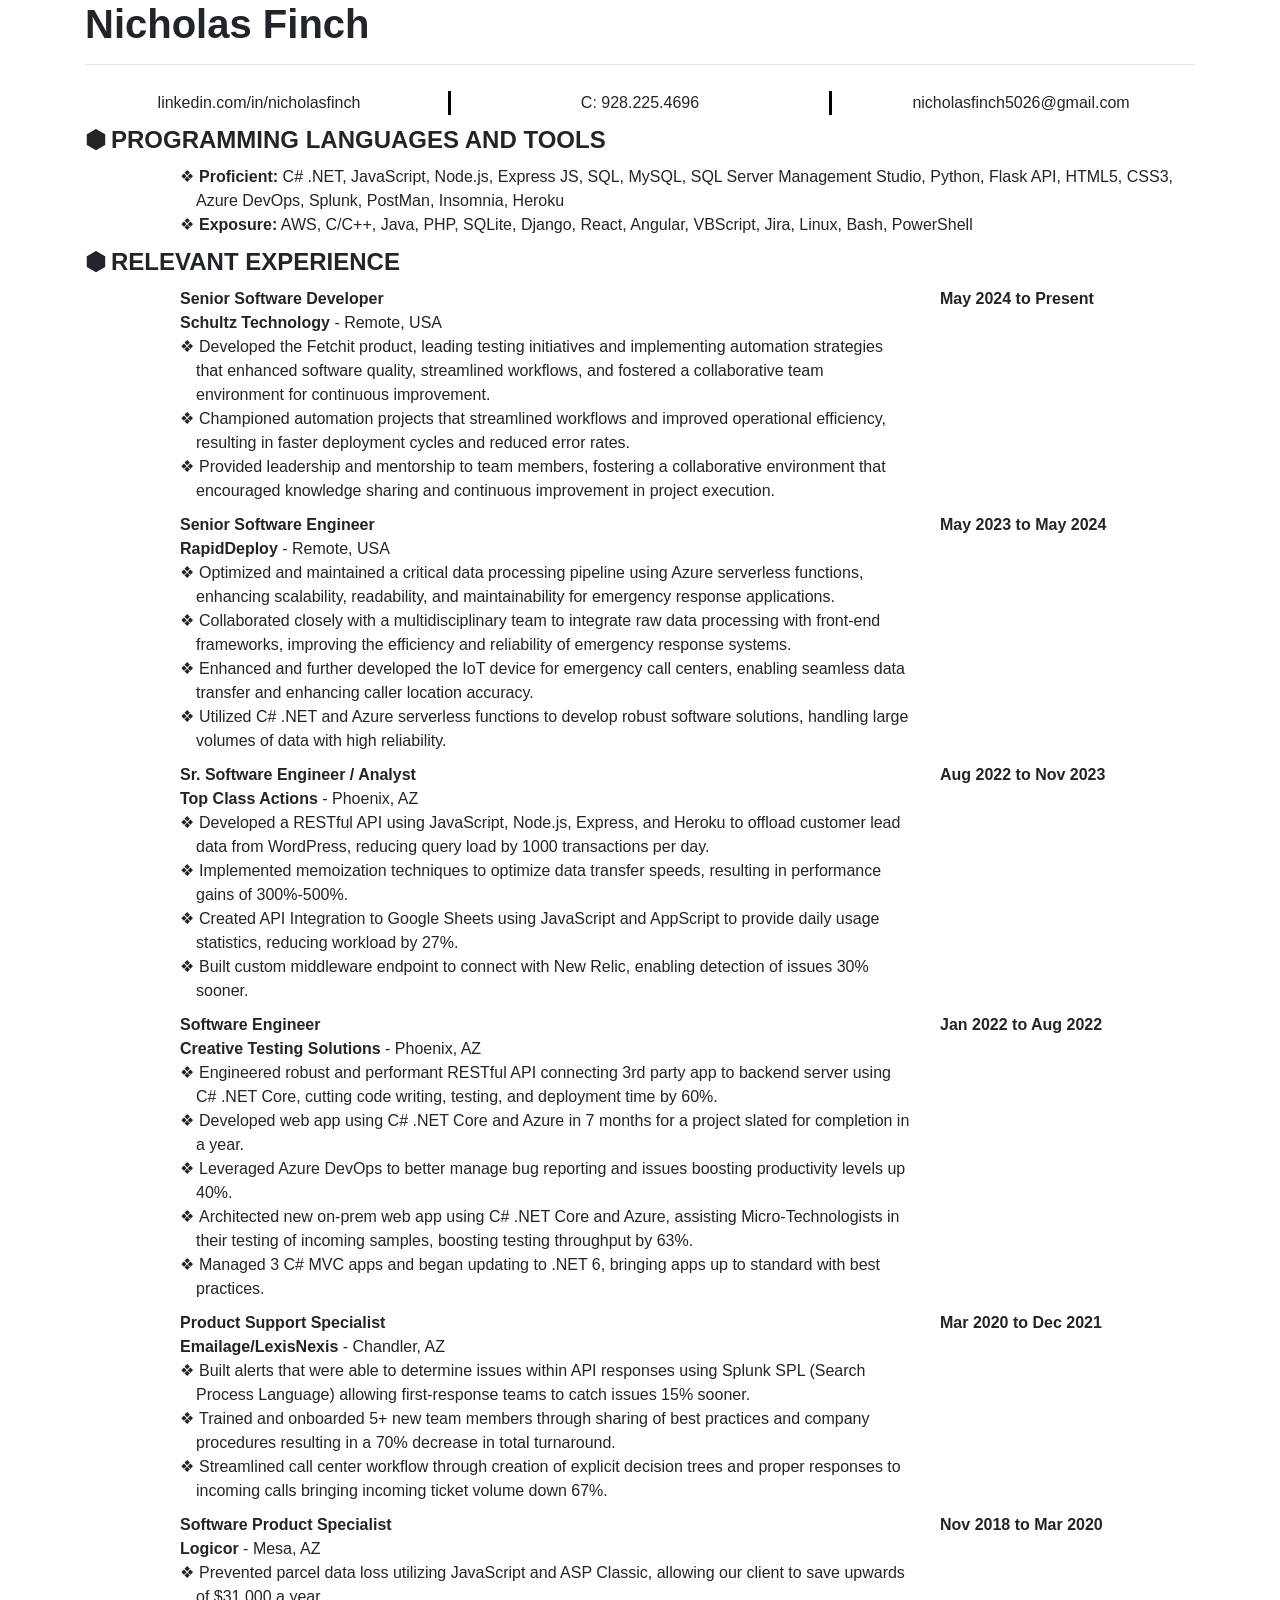
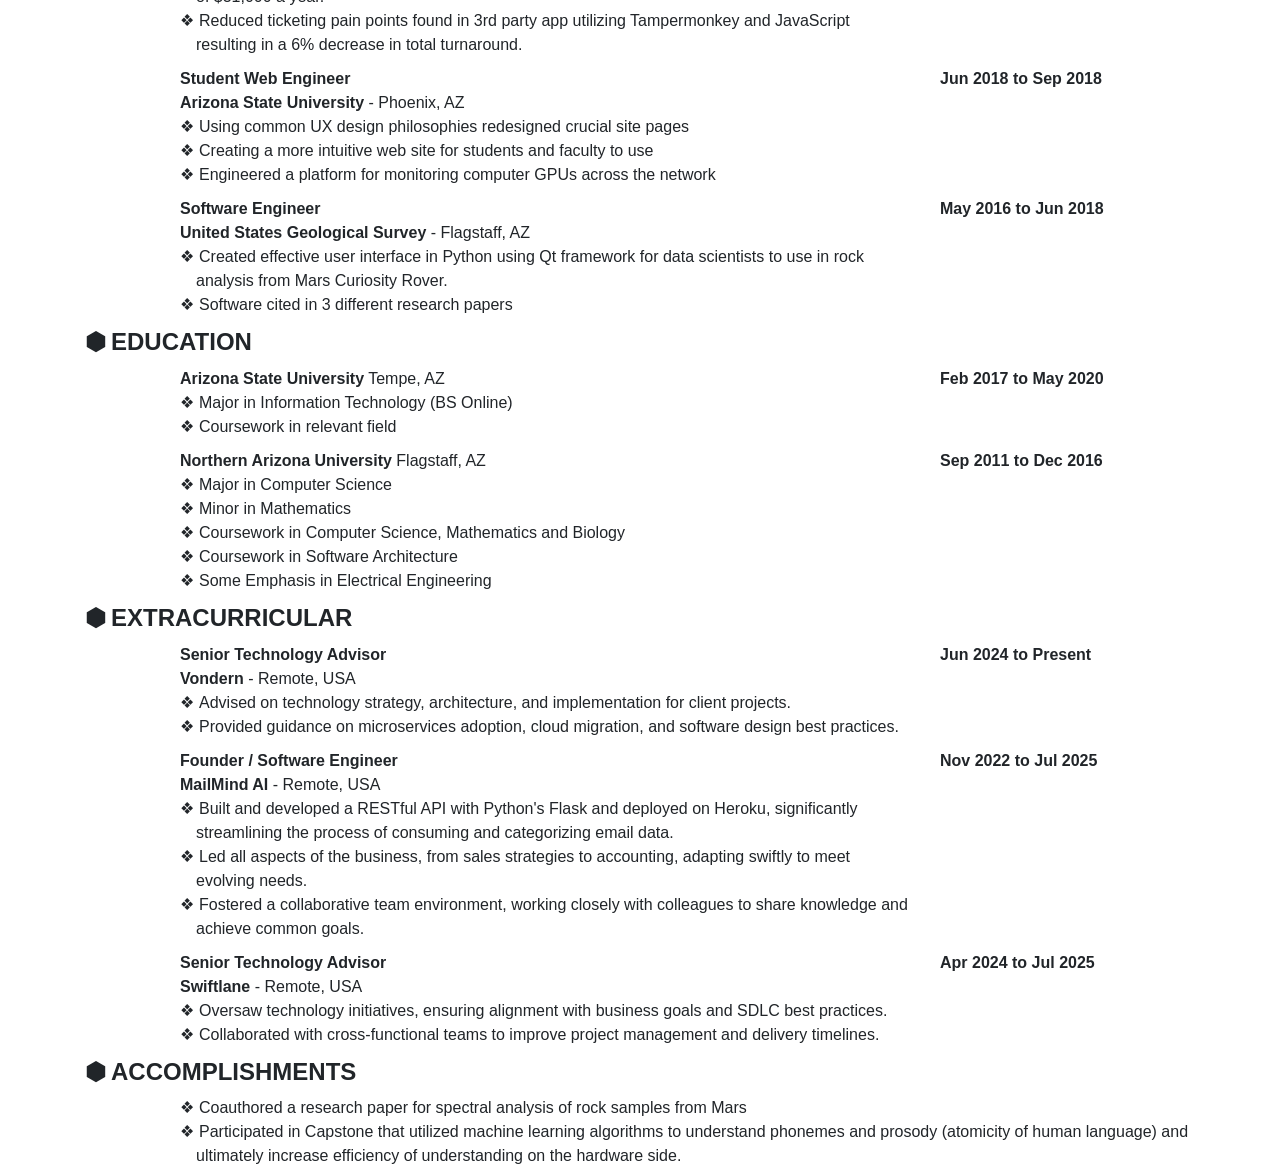
==== commit e9ca6a78: "Moving Founder role down too Again, fun things that I was doing but shouldn't be at the top of my re" ====
--- a/index.html
+++ b/index.html
@@ -114,23 +114,6 @@
             </div>
             <div class="col-3">
                 <strong>May 2023 to May 2024</strong>
-            </div>
-        </div>
-
-        <div class="row">
-            <div class="col-1"></div>
-            <div class="col">
-                <strong>Founder / Software Engineer</strong><br>
-                <strong>MailMind AI</strong> - Remote, USA
-                <li>Built and developed a RESTful API with Python's Flask and deployed on Heroku,
-                    significantly streamlining the process of consuming and categorizing email data.</li>
-                <li>Led all aspects of the business, from sales strategies to accounting, adapting swiftly to meet
-                    evolving needs.</li>
-                <li>Fostered a collaborative team environment, working closely with colleagues to share knowledge and
-                    achieve common goals.</li>
-            </div>
-            <div class="col-3">
-                <strong>Nov 2022 to Jul 2025</strong>
             </div>
         </div>
 
@@ -281,6 +264,23 @@
         <div class="row">
             <div class="col-1"></div>
             <div class="col">
+                <strong>Founder / Software Engineer</strong><br>
+                <strong>MailMind AI</strong> - Remote, USA
+                <li>Built and developed a RESTful API with Python's Flask and deployed on Heroku,
+                    significantly streamlining the process of consuming and categorizing email data.</li>
+                <li>Led all aspects of the business, from sales strategies to accounting, adapting swiftly to meet
+                    evolving needs.</li>
+                <li>Fostered a collaborative team environment, working closely with colleagues to share knowledge and
+                    achieve common goals.</li>
+            </div>
+            <div class="col-3">
+                <strong>Nov 2022 to Jul 2025</strong>
+            </div>
+        </div>
+
+        <div class="row">
+            <div class="col-1"></div>
+            <div class="col">
                 <strong>Senior Technology Advisor</strong><br>
                 <strong>Swiftlane</strong> - Remote, USA
                 <li>Oversaw technology initiatives, ensuring alignment with business goals and SDLC best practices.</li>
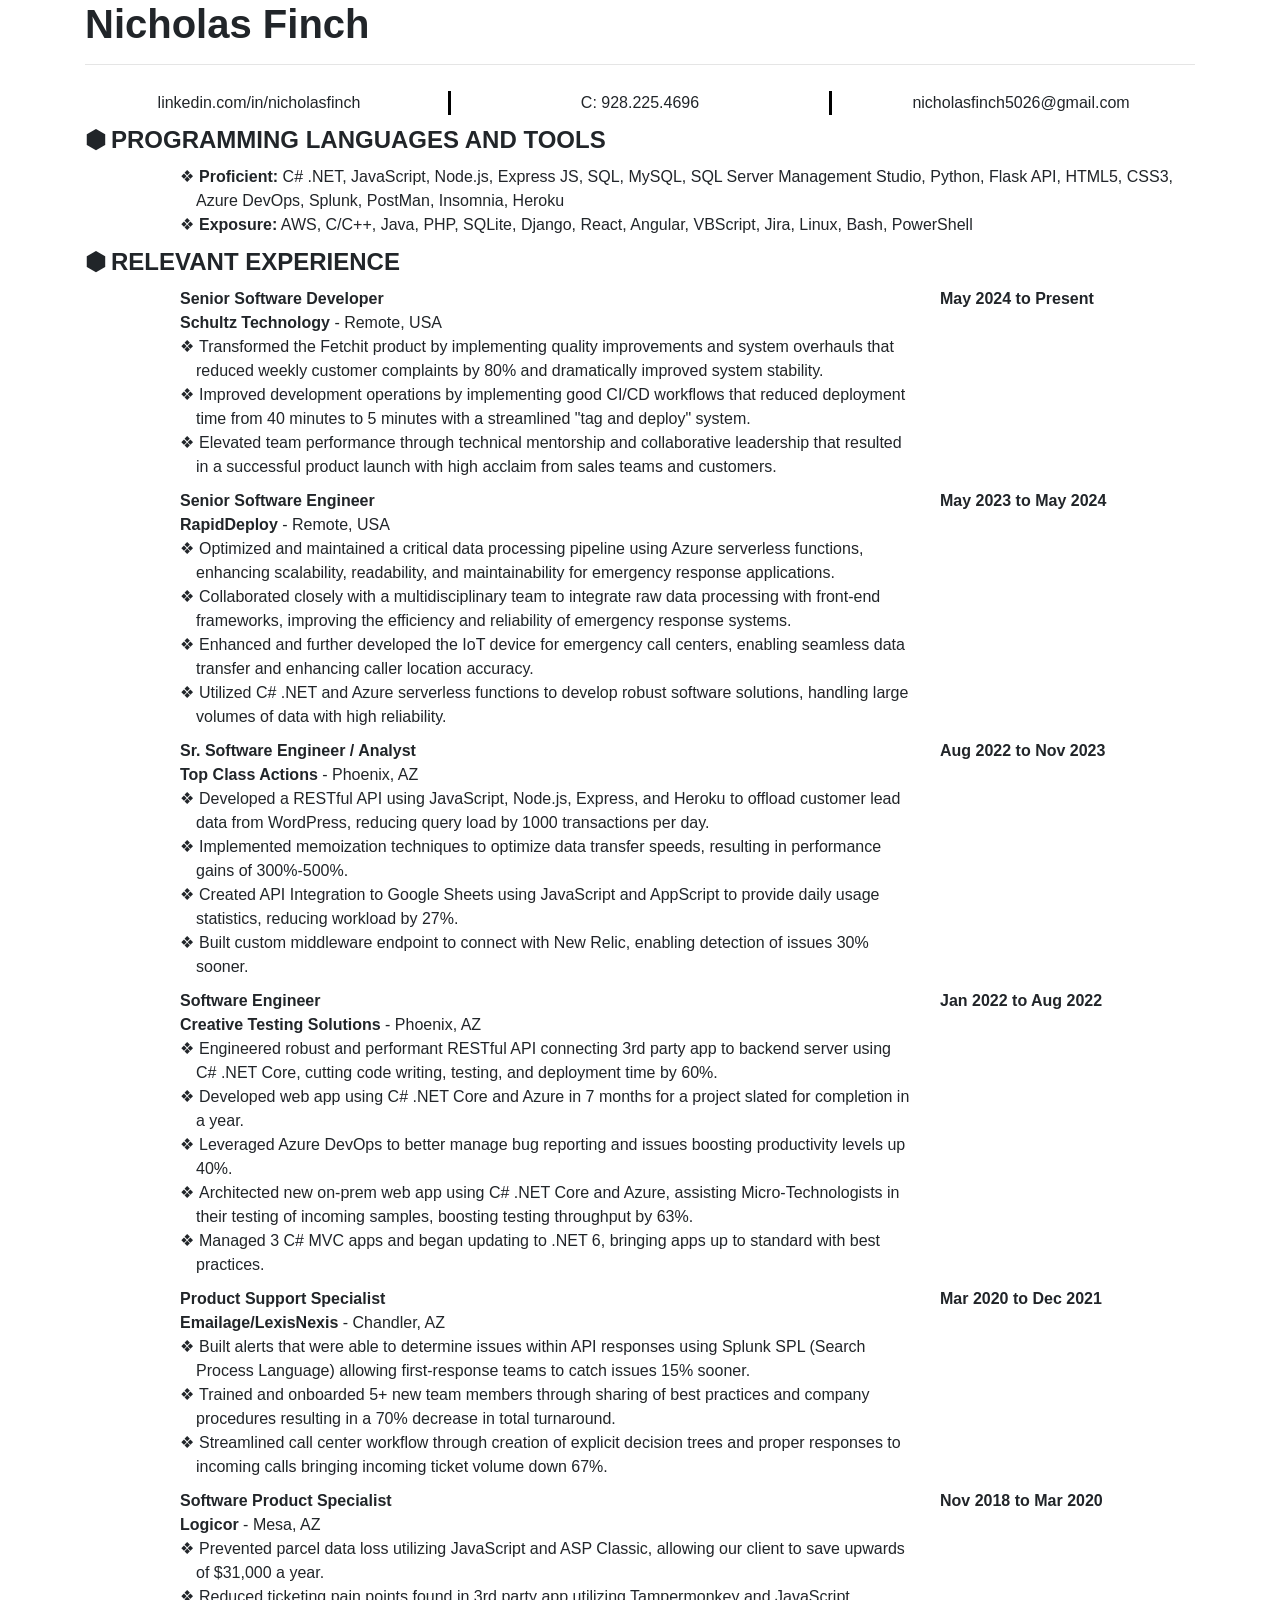
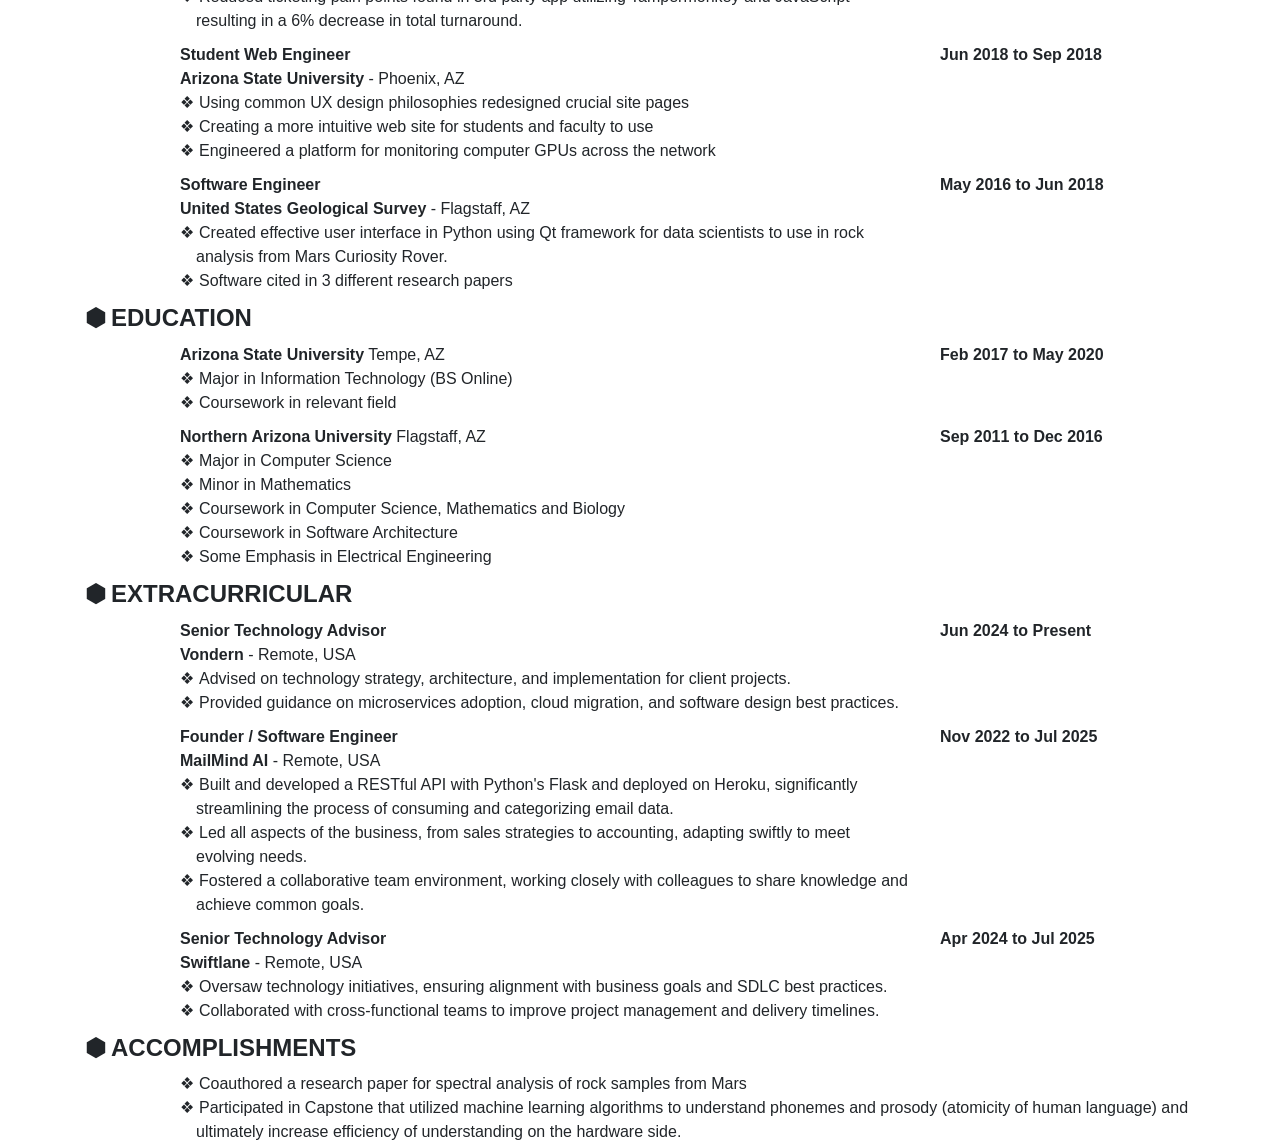
==== commit 7592412f: "Revise job responsibilities for Senior Software Developer" ====
--- a/index.html
+++ b/index.html
@@ -85,13 +85,12 @@
             <div class="col">
                 <strong>Senior Software Developer</strong><br>
                 <strong>Schultz Technology</strong> - Remote, USA
-                <li>Developed the Fetchit product, leading testing initiatives and implementing automation strategies
-                    that enhanced software quality, streamlined workflows, and fostered a collaborative team environment
-                    for continuous improvement.</li>
-                <li>Championed automation projects that streamlined workflows and improved operational efficiency,
-                    resulting in faster deployment cycles and reduced error rates.</li>
-                <li>Provided leadership and mentorship to team members, fostering a collaborative environment that
-                    encouraged knowledge sharing and continuous improvement in project execution.</li>
+                <li>Transformed the Fetchit product by implementing quality improvements and system overhauls that reduced weekly
+                    customer complaints by 80% and dramatically improved system stability.</li>
+                <li>Improved development operations by implementing good CI/CD workflows that reduced deployment time from 40 minutes to
+                    5 minutes with a streamlined "tag and deploy" system.</li>
+                <li>Elevated team performance through technical mentorship and collaborative leadership that resulted in a successful
+                    product launch with high acclaim from sales teams and customers.</li>
             </div>
             <div class="col-3">
                 <strong>May 2024 to Present</strong>
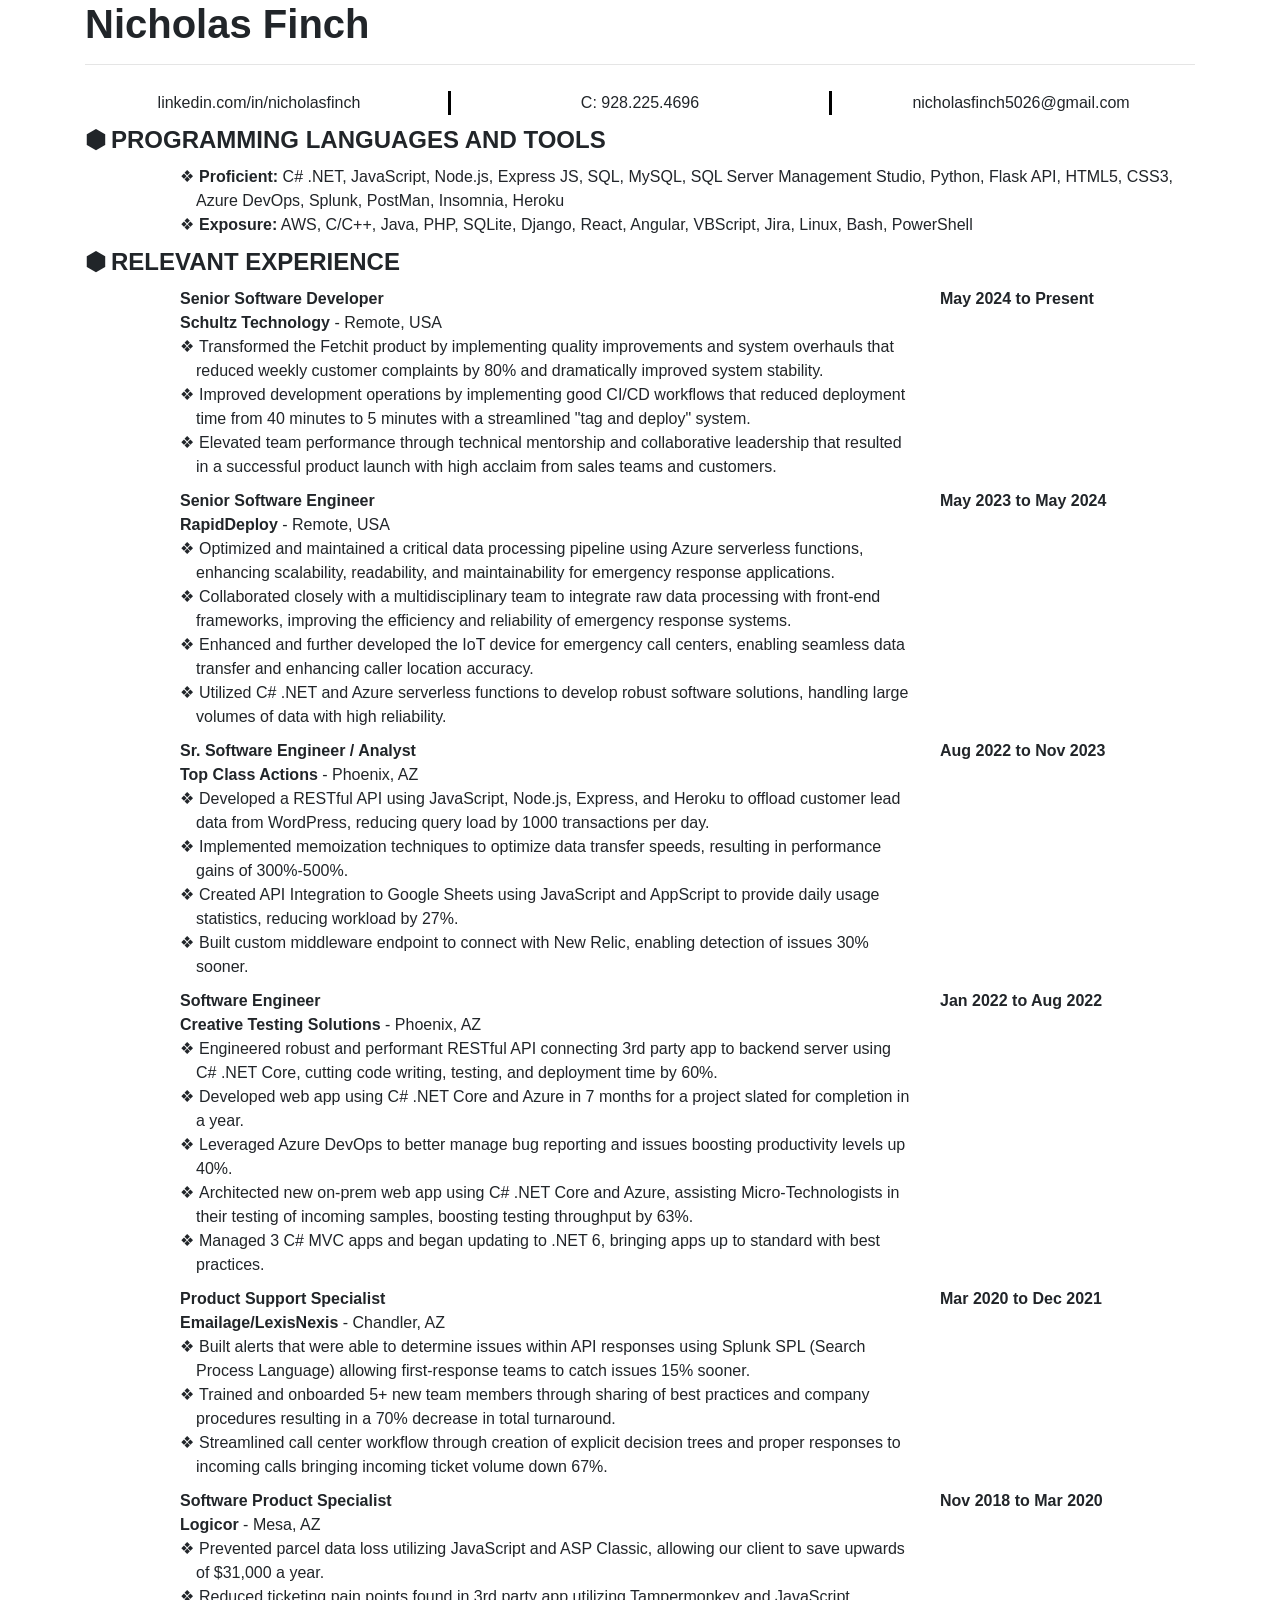
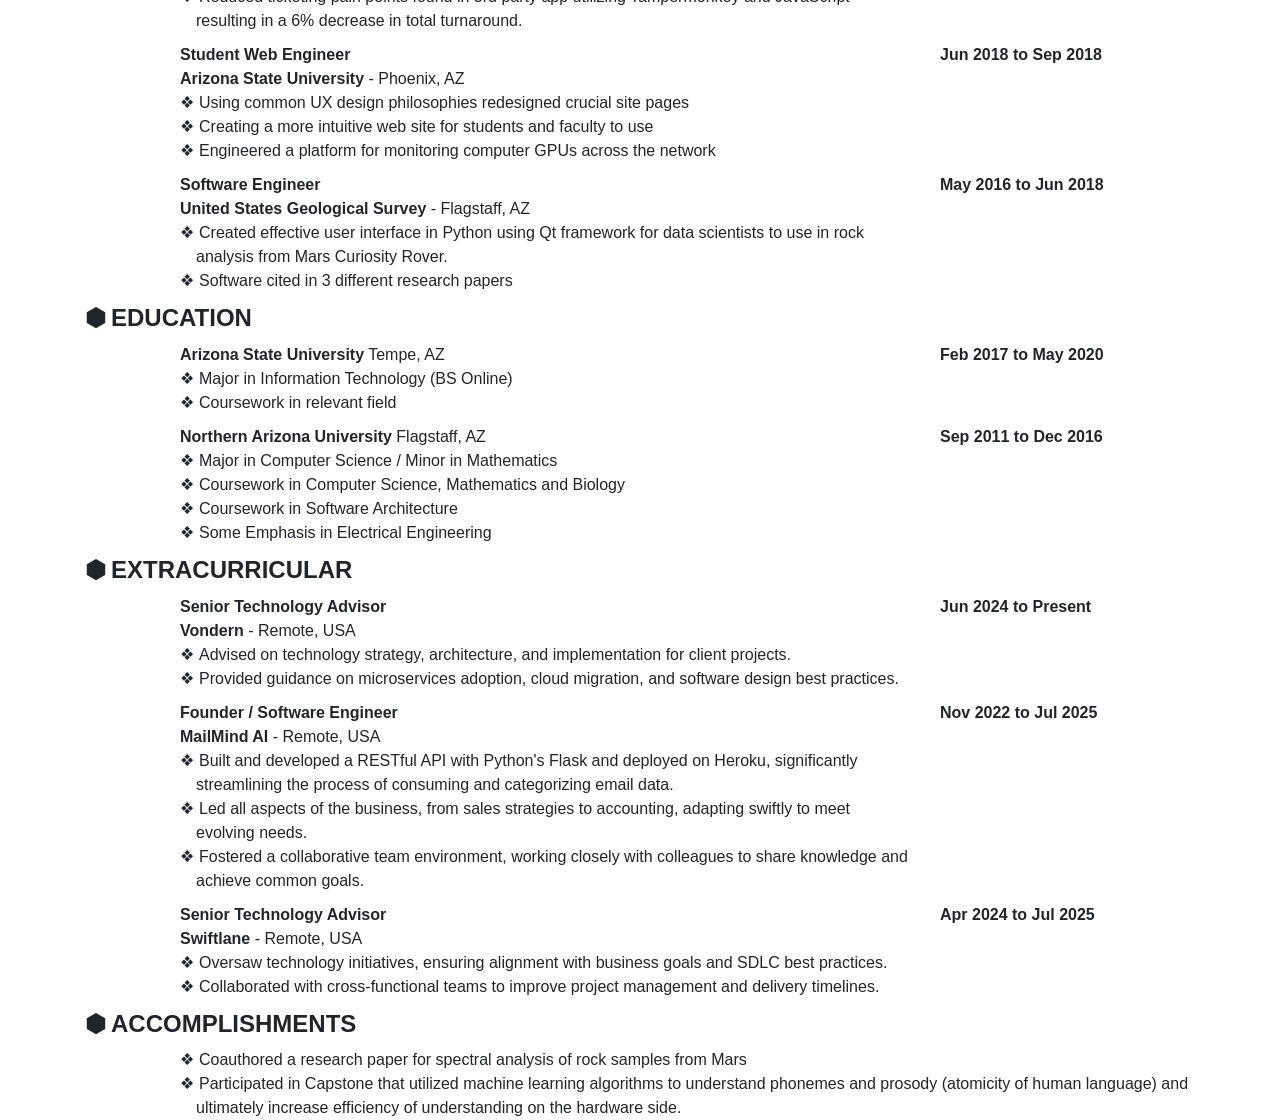
==== commit 098102d6: "Add print styling for page breaks and update education details" ====
--- a/index.html
+++ b/index.html
@@ -53,6 +53,13 @@
 
         .row {
             padding-top: 10px;
+        }
+
+        /* Force Break page on print */
+        @media print {
+            .pagebreak {
+                page-break-before: always;
+            }
         }
     </style>
 </head>
@@ -156,7 +163,7 @@
             </div>
         </div>
 
-        <div class="row">
+        <div class="row pagebreak">
             <div class="col-1"></div>
             <div class="col">
                 <strong>Product Support Specialist</strong><br>
@@ -235,8 +242,7 @@
             <div class="col-1"></div>
             <div class="col">
                 <strong>Northern Arizona University </strong> Flagstaff, AZ<br>
-                <li>Major in Computer Science</li>
-                <li>Minor in Mathematics</li>
+                <li>Major in Computer Science / Minor in Mathematics</li>
                 <li>Coursework in Computer Science, Mathematics and Biology</li>
                 <li>Coursework in Software Architecture</li>
                 <li>Some Emphasis in Electrical Engineering</li>
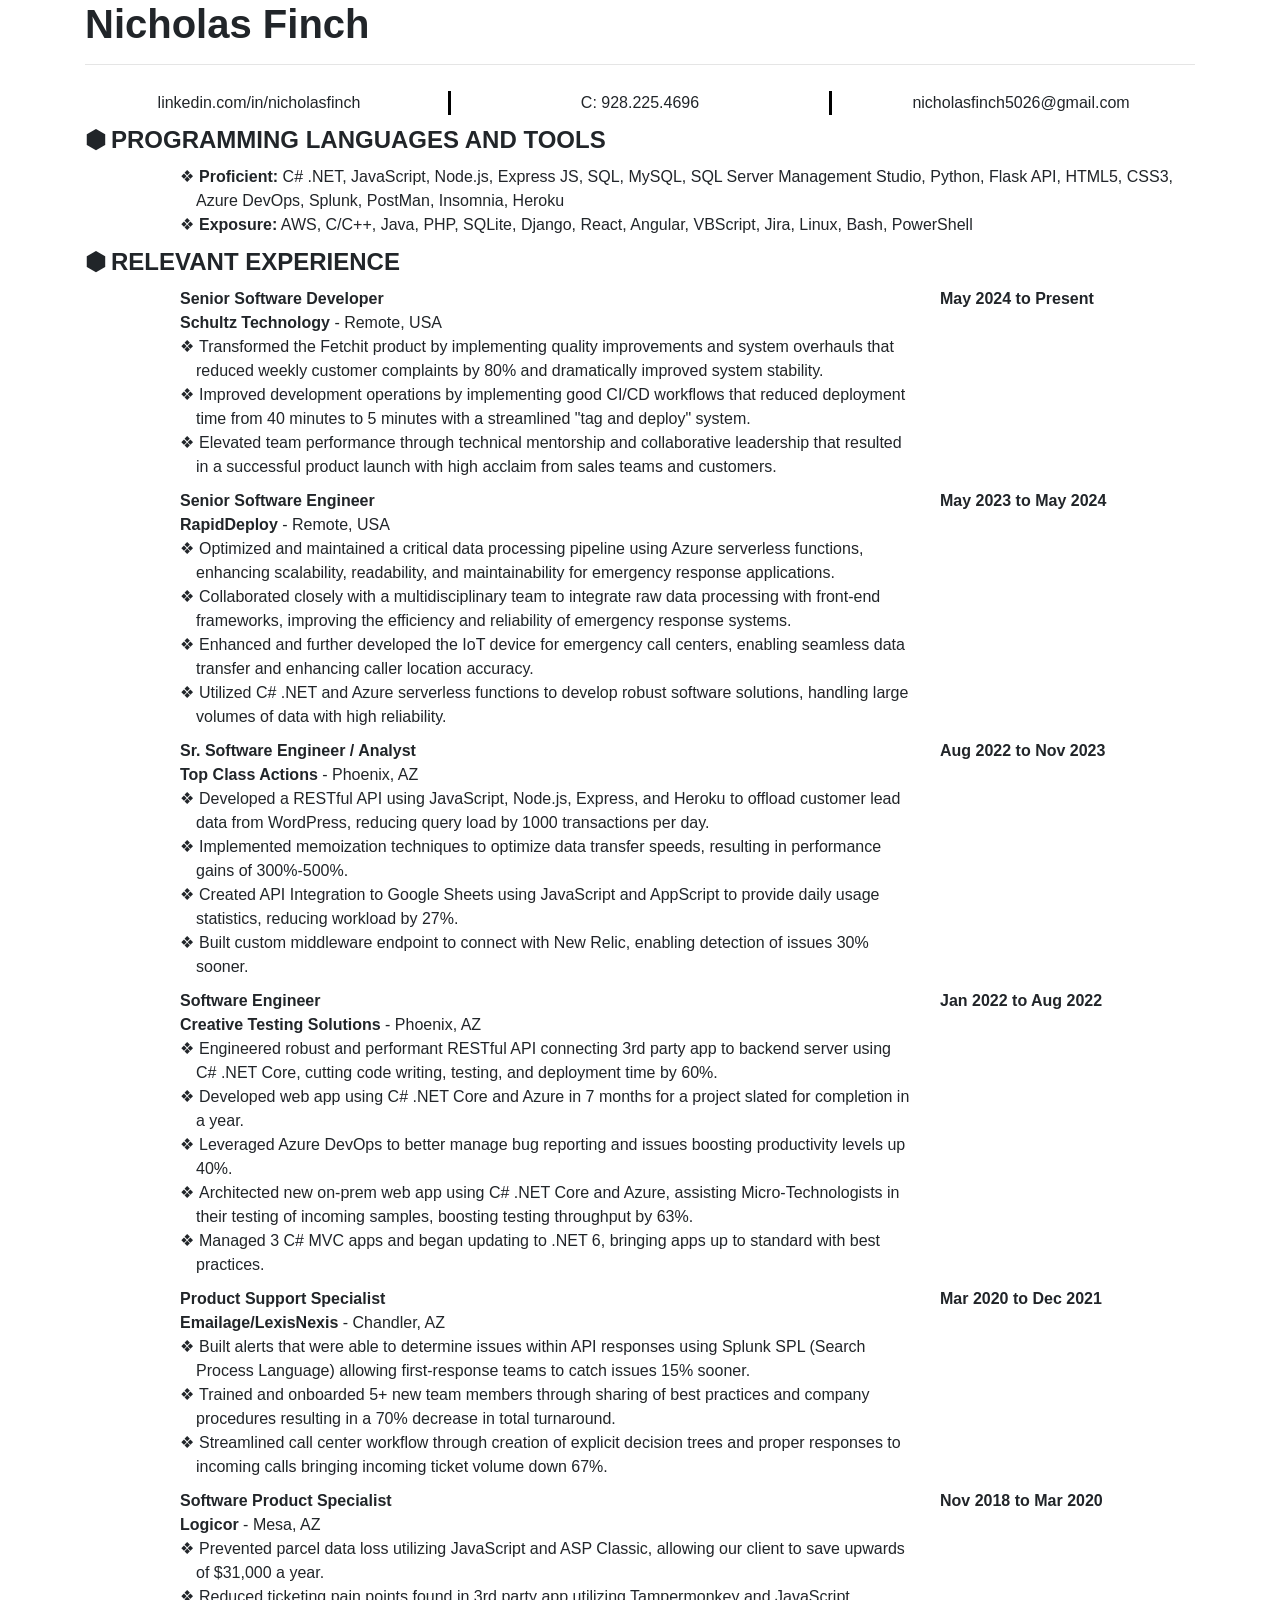
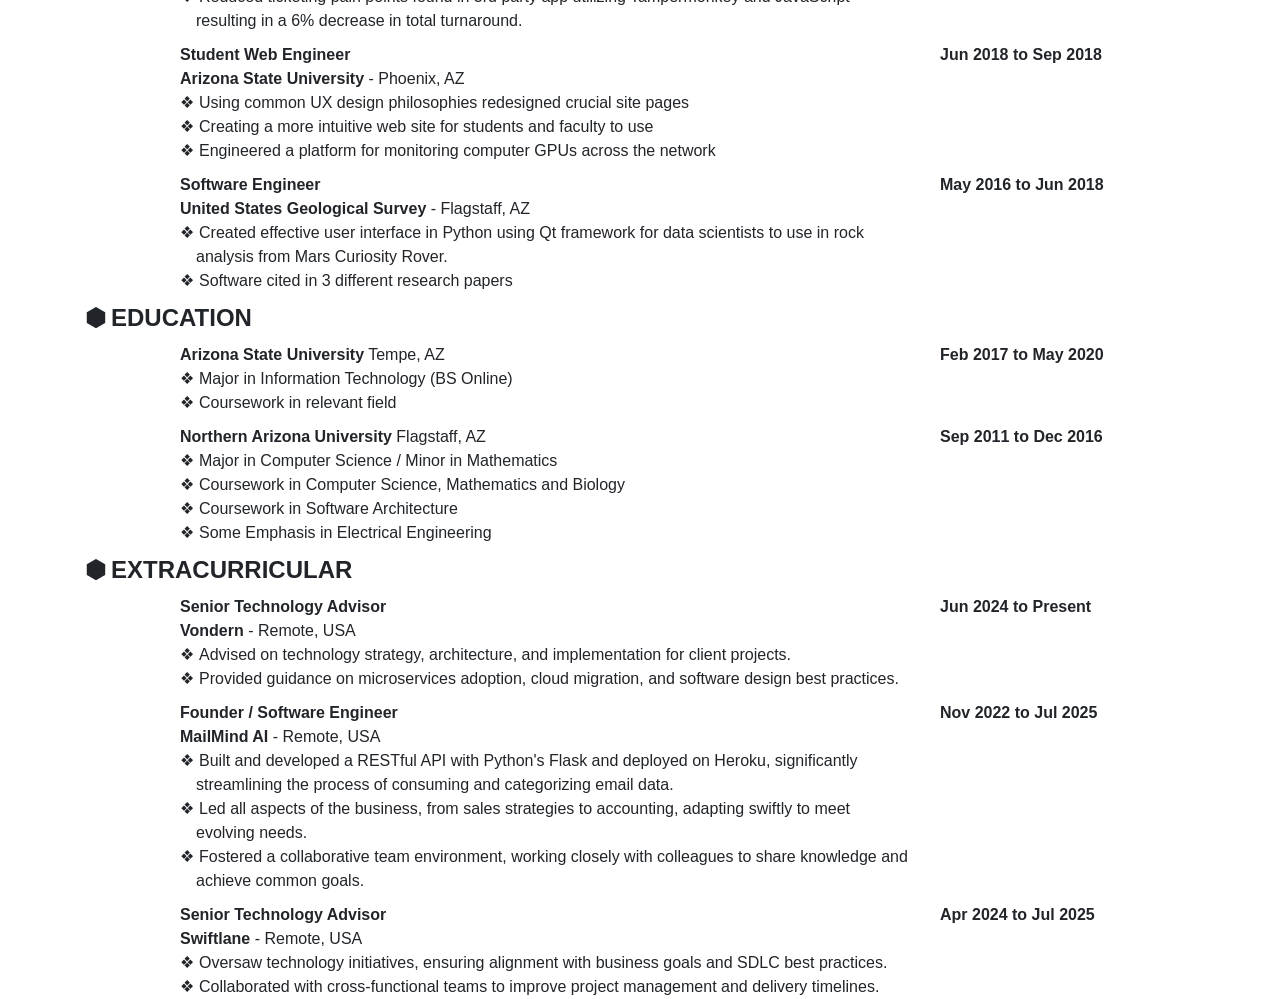
==== commit 4a0d08de: "Remove accomplishments section from resume" ====
--- a/index.html
+++ b/index.html
@@ -295,17 +295,6 @@
                 <strong>Apr 2024 to Jul 2025</strong>
             </div>
         </div>
-        <h4>ACCOMPLISHMENTS</h4>
-        <div class="row">
-            <div class="col-1"></div>
-            <div class="col">
-                <li>Coauthored a research paper for spectral analysis of rock samples from Mars</li>
-                <li>Participated in Capstone that utilized machine learning algorithms to understand phonemes and
-                    prosody (atomicity of human language) and ultimately increase efficiency of understanding on the
-                    hardware side.
-                </li>
-            </div>
-        </div>
     </div>
 </body>
 
